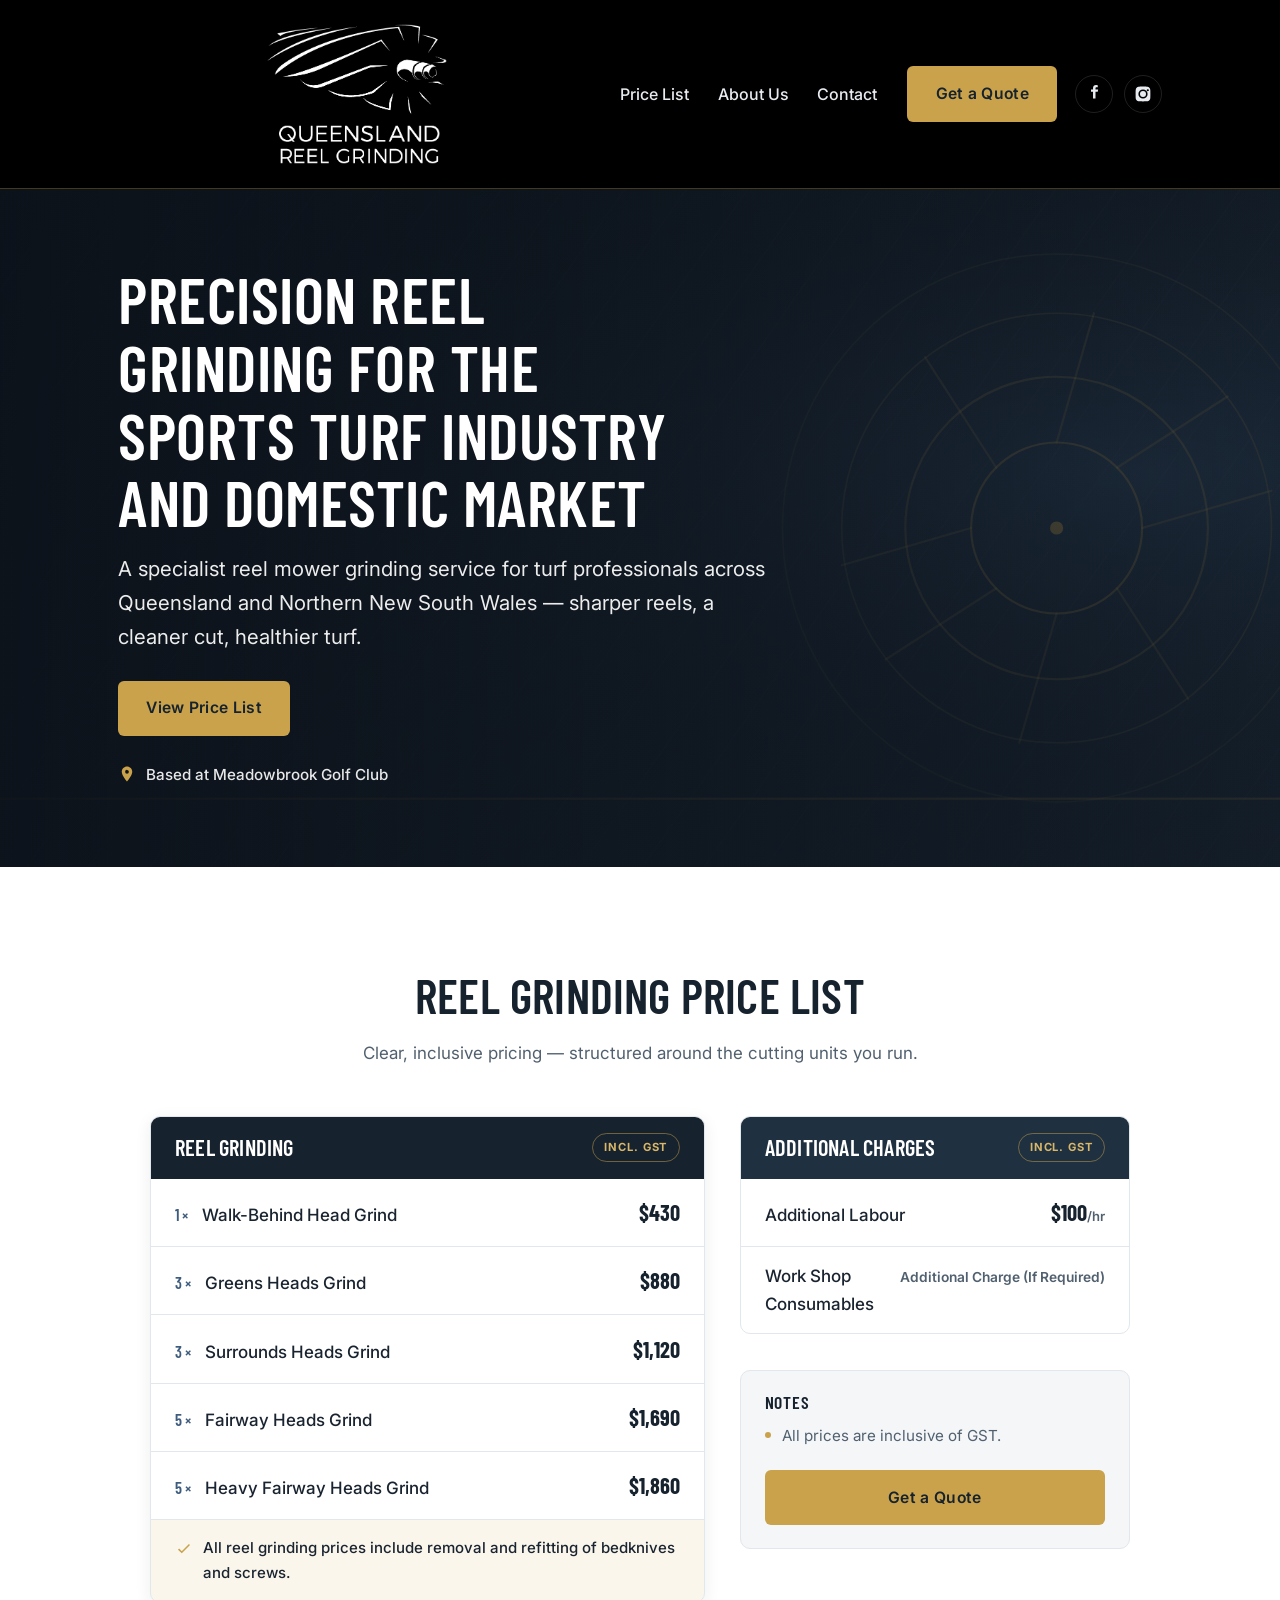
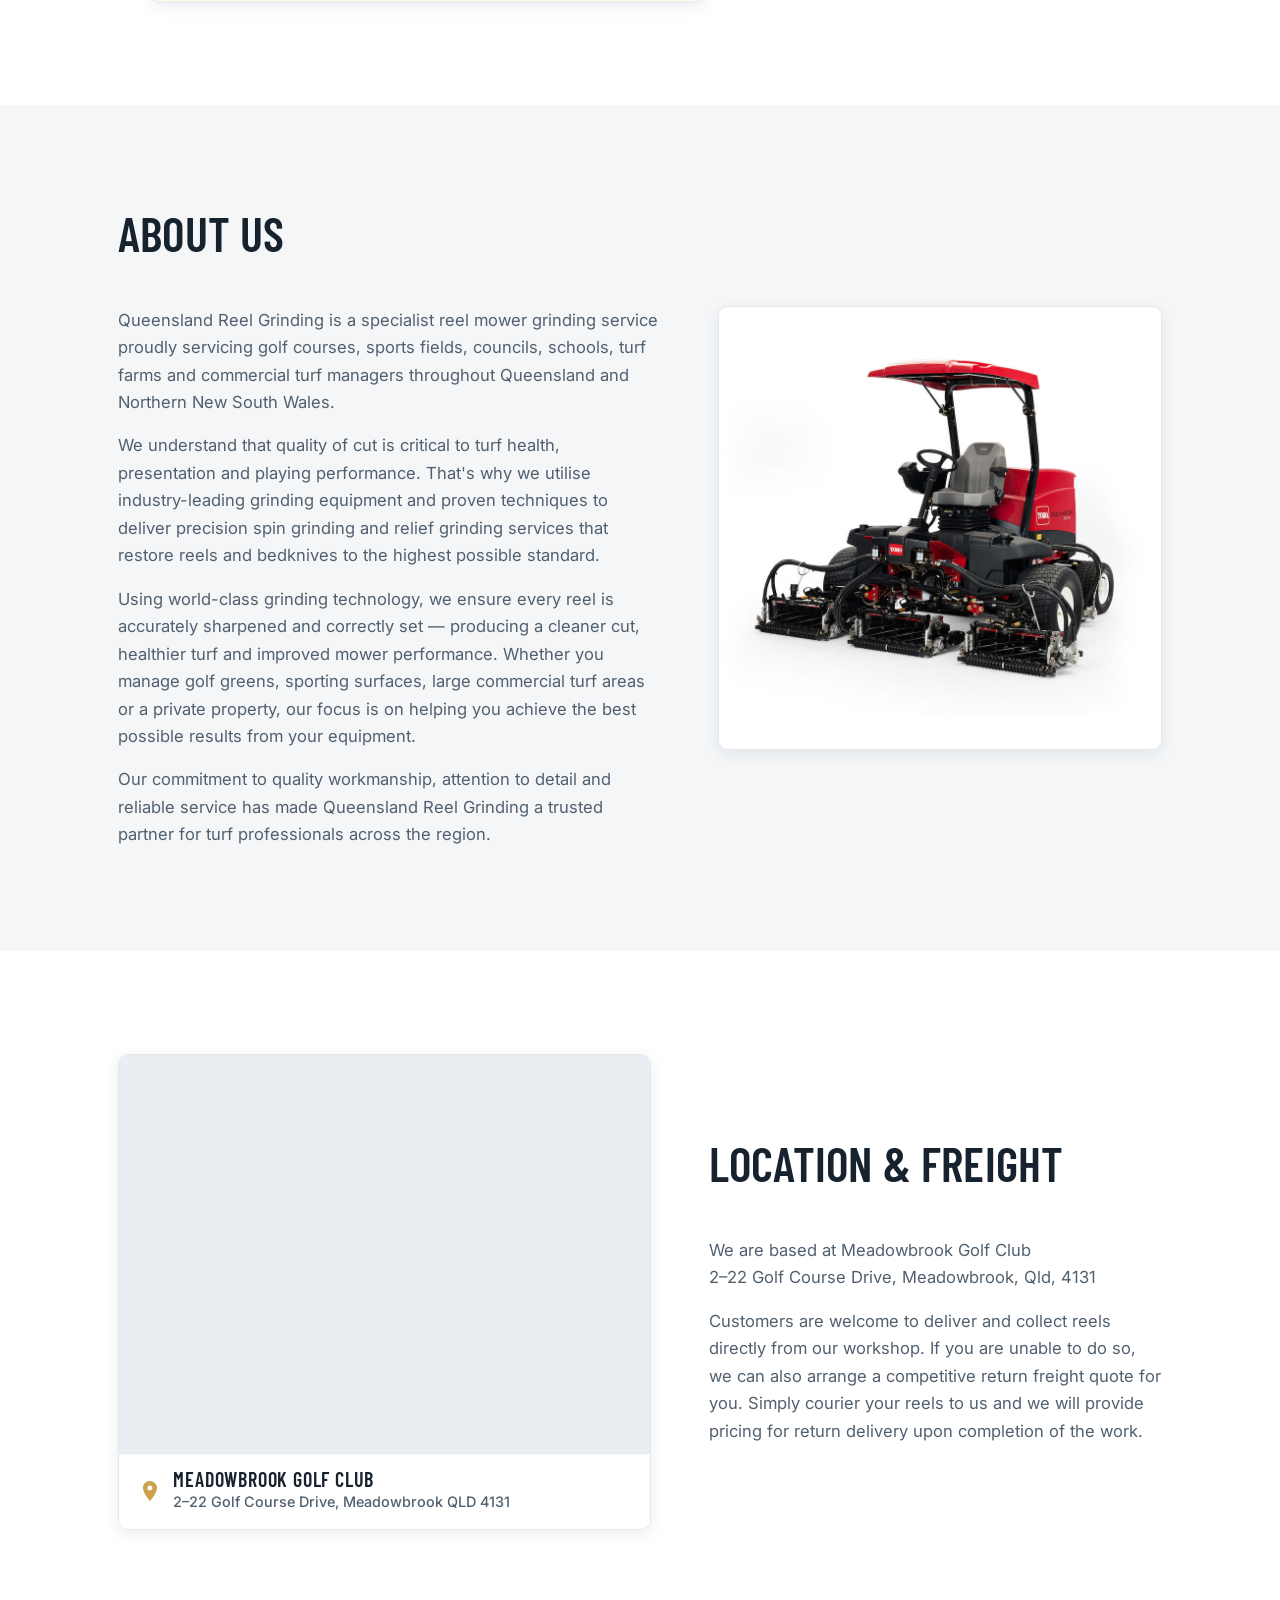
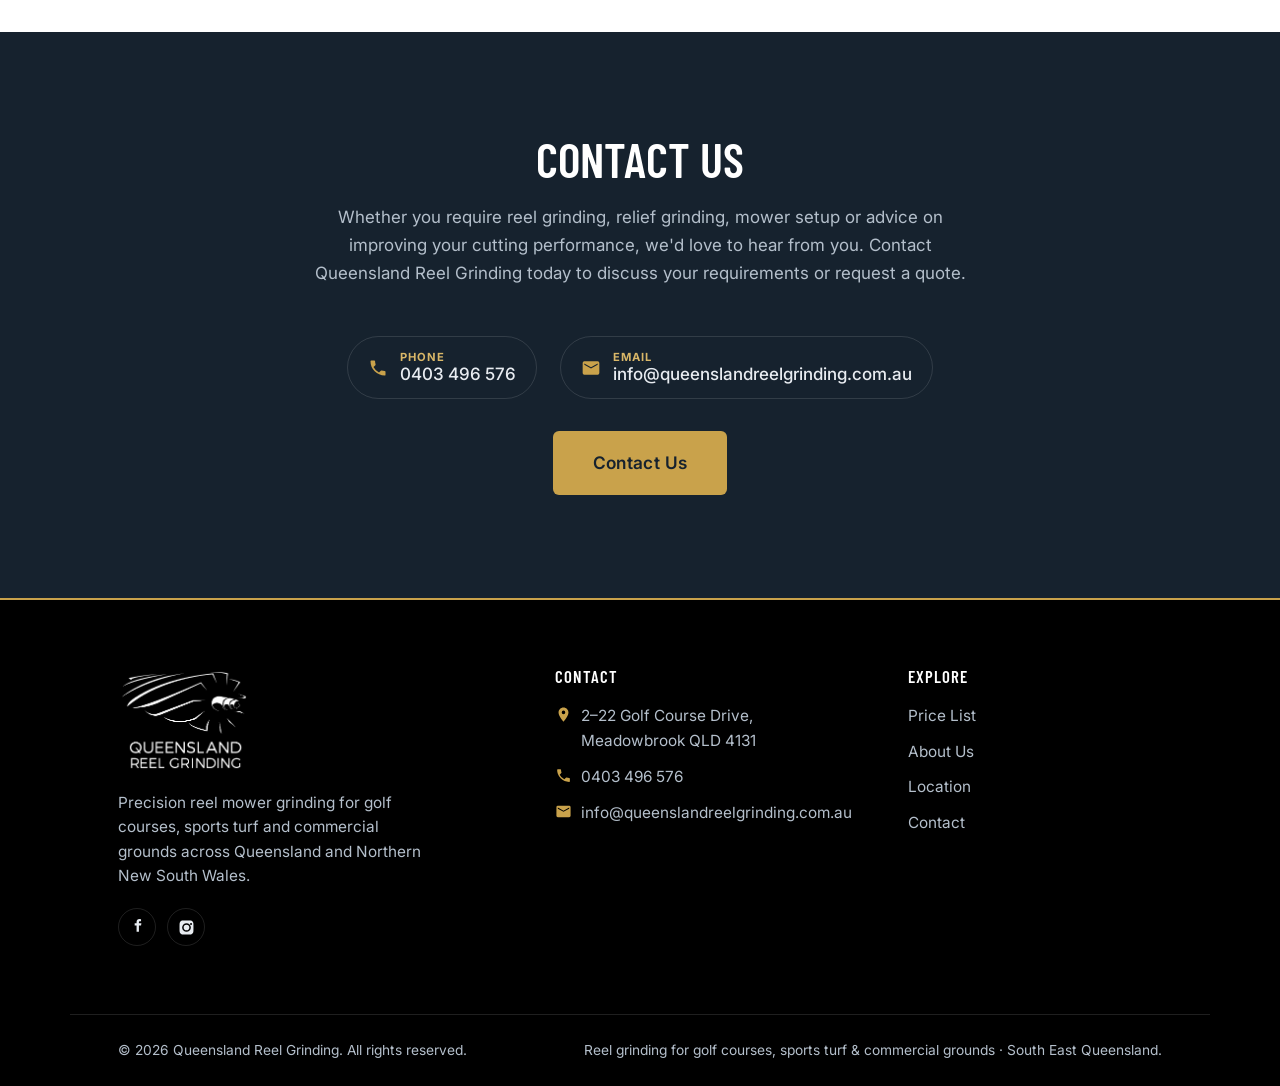
==== index.html @ 243b6e31 "Initial commit: Queensland Reel Grinding landing site Static single-page site for GitHub Pages hosti" ====
<!DOCTYPE html>
<html lang="en-AU">
<head>
  <meta charset="UTF-8">
  <meta name="viewport" content="width=device-width, initial-scale=1.0">
  <script>document.documentElement.className += ' js';</script>

  <title>Queensland Reel Grinding | Precision Reel Grinding for Golf Courses &amp; Turf</title>
  <meta name="description" content="Specialist reel mower grinding for golf courses, sports fields, councils and turf managers across Queensland and Northern NSW. Based at Meadowbrook. See our full price list and get a quote.">
  <meta name="author" content="Queensland Reel Grinding">
  <meta name="theme-color" content="#000000">

  <meta property="og:type" content="website">
  <meta property="og:title" content="Queensland Reel Grinding | Precision Reel Grinding for Golf Courses &amp; Turf">
  <meta property="og:description" content="Specialist reel mower grinding for golf courses, sports turf and commercial grounds across Queensland and Northern NSW. Based at Meadowbrook.">
  <meta property="og:site_name" content="Queensland Reel Grinding">
  <meta property="og:locale" content="en_AU">
  <meta property="og:image" content="assets/images/banner.svg">

  <link rel="icon" type="image/svg+xml"
    href="data:image/svg+xml,%3Csvg xmlns='http://www.w3.org/2000/svg' viewBox='0 0 32 32'%3E%3Crect width='32' height='32' rx='6' fill='%23000'/%3E%3Ccircle cx='16' cy='16' r='8' fill='none' stroke='%23C9A24B' stroke-width='2.5'/%3E%3Ccircle cx='16' cy='16' r='2.4' fill='%23C9A24B'/%3E%3C/svg%3E">

  <link rel="preconnect" href="https://fonts.googleapis.com">
  <link rel="preconnect" href="https://fonts.gstatic.com" crossorigin>
  <link href="https://fonts.googleapis.com/css2?family=Barlow+Condensed:wght@500;600;700&family=Inter:wght@400;500;600;700&display=swap" rel="stylesheet">

  <link rel="stylesheet" href="assets/css/style.css">
</head>
<body>

  <!-- ============================== HEADER ============================== -->
  <header class="site-header">
    <div class="header-inner">

      <a href="#top" class="brand" aria-label="Queensland Reel Grinding — home">
        <img src="assets/images/logo-trim.png" alt="Queensland Reel Grinding" class="brand__logo">
      </a>

      <nav class="main-nav" id="mainNav" aria-label="Primary">
        <ul class="nav-links">
          <li><a href="#pricing">Price List</a></li>
          <li><a href="#about">About Us</a></li>
          <li><a href="#contact">Contact</a></li>
        </ul>
        <div class="nav-actions">
          <a href="mailto:info@queenslandreelgrinding.com.au?subject=Quote%20Request" class="btn btn--gold">Get a Quote</a>
          <div class="social-links">
            <a href="https://www.facebook.com/" aria-label="Queensland Reel Grinding on Facebook" rel="noopener" target="_blank">
              <svg viewBox="0 0 24 24" aria-hidden="true"><path d="M14 9h3l.5-3H14V4.5c0-.86.28-1.5 1.6-1.5H17V.3A22 22 0 0 0 14.7 0C12.3 0 10.7 1.43 10.7 4.06V6H8v3h2.7v9H14V9z"/></svg>
            </a>
            <a href="https://www.instagram.com/" aria-label="Queensland Reel Grinding on Instagram" rel="noopener" target="_blank">
              <svg viewBox="0 0 24 24" aria-hidden="true"><path d="M12 2.16c3.2 0 3.58.01 4.85.07 1.17.05 1.8.25 2.23.41.56.22.96.48 1.38.9.42.42.68.82.9 1.38.16.42.36 1.06.41 2.23.06 1.27.07 1.65.07 4.85s-.01 3.58-.07 4.85c-.05 1.17-.25 1.8-.41 2.23-.22.56-.48.96-.9 1.38-.42.42-.82.68-1.38.9-.42.16-1.06.36-2.23.41-1.27.06-1.65.07-4.85.07s-3.58-.01-4.85-.07c-1.17-.05-1.8-.25-2.23-.41a3.7 3.7 0 0 1-1.38-.9 3.7 3.7 0 0 1-.9-1.38c-.16-.42-.36-1.06-.41-2.23C2.17 15.58 2.16 15.2 2.16 12s.01-3.58.07-4.85c.05-1.17.25-1.8.41-2.23.22-.56.48-.96.9-1.38.42-.42.82-.68 1.38-.9.42-.16 1.06-.36 2.23-.41C8.42 2.17 8.8 2.16 12 2.16zM12 5.84A6.16 6.16 0 1 0 18.16 12 6.16 6.16 0 0 0 12 5.84zm0 10.16A4 4 0 1 1 16 12a4 4 0 0 1-4 4zm6.41-10.4a1.44 1.44 0 1 0 1.44 1.44 1.44 1.44 0 0 0-1.44-1.44z"/></svg>
            </a>
          </div>
        </div>
      </nav>

      <button class="nav-toggle" id="navToggle" aria-label="Open menu" aria-controls="mainNav" aria-expanded="false">
        <span></span><span></span><span></span>
      </button>
    </div>
  </header>

  <main id="top">

    <!-- ============================== BANNER ============================== -->
    <section class="banner" id="home">
      <div class="banner__media">
        <img src="assets/images/banner.svg" alt="">
      </div>
      <div class="banner__overlay"></div>
      <div class="banner__inner container">
        <div class="banner__content">
          <h1>Precision Reel Grinding for the Sports Turf Industry and Domestic Market</h1>
          <p class="banner__lead">A specialist reel mower grinding service for turf professionals across Queensland and Northern New South Wales — sharper reels, a cleaner cut, healthier turf.</p>
          <div class="banner__cta">
            <a href="#pricing" class="btn btn--gold">View Price List</a>
          </div>
          <a class="banner__note" href="#location">
            <svg viewBox="0 0 24 24" aria-hidden="true"><path d="M12 2C8.13 2 5 5.13 5 9c0 5.25 7 13 7 13s7-7.75 7-13c0-3.87-3.13-7-7-7zm0 9.5A2.5 2.5 0 1 1 12 6.5a2.5 2.5 0 0 1 0 5z"/></svg>
            Based at Meadowbrook Golf Club
          </a>
        </div>
      </div>
    </section>

    <!-- ============================== PRICE LIST ============================== -->
    <section class="section pricing" id="pricing" aria-labelledby="pricing-title">
      <div class="container">
        <header class="block-head">
          <h2 id="pricing-title">Reel Grinding Price List</h2>
          <p>Clear, inclusive pricing — structured around the cutting units you run.</p>
        </header>

        <div class="price-layout">

          <div class="price-table">
            <div class="price-table__head">
              <h3>Reel Grinding</h3>
              <span class="badge">Incl. GST</span>
            </div>
            <ul class="price-lines">
              <li><span class="qty">1 ×</span><span class="label">Walk-Behind Head Grind</span><span class="price">$430</span></li>
              <li><span class="qty">3 ×</span><span class="label">Greens Heads Grind</span><span class="price">$880</span></li>
              <li><span class="qty">3 ×</span><span class="label">Surrounds Heads Grind</span><span class="price">$1,120</span></li>
              <li><span class="qty">5 ×</span><span class="label">Fairway Heads Grind</span><span class="price">$1,690</span></li>
              <li><span class="qty">5 ×</span><span class="label">Heavy Fairway Heads Grind</span><span class="price">$1,860</span></li>
            </ul>
            <p class="price-incl">
              <svg viewBox="0 0 24 24" aria-hidden="true"><path d="M9 16.2l-3.5-3.5L4 14.2 9 19l11-11-1.4-1.4z"/></svg>
              All reel grinding prices include removal and refitting of bedknives and screws.
            </p>
          </div>

          <aside class="price-aside">
            <div class="price-table price-table--sub">
              <div class="price-table__head price-table__head--sub">
                <h3>Additional Charges</h3>
                <span class="badge">Incl. GST</span>
              </div>
              <ul class="price-lines">
                <li><span class="label">Additional Labour</span><span class="price">$100<span class="unit">/hr</span></span></li>
                <li><span class="label">Work Shop Consumables</span><span class="price price--text">Additional Charge (If Required)</span></li>
              </ul>
            </div>

            <div class="price-notes">
              <h4>Notes</h4>
              <ul>
                <li>All prices are inclusive of GST.</li>
              </ul>
              <a href="mailto:info@queenslandreelgrinding.com.au?subject=Quote%20Request" class="btn btn--gold btn--block">Get a Quote</a>
            </div>
          </aside>

        </div>
      </div>
    </section>

    <!-- ============================== ABOUT ============================== -->
    <section class="section section--surface about" id="about" aria-labelledby="about-title">
      <div class="container about__grid">
        <div class="about__copy">
          <header class="block-head block-head--left">
            <h2 id="about-title">About Us</h2>
          </header>
          <p>Queensland Reel Grinding is a specialist reel mower grinding service proudly servicing golf courses, sports fields, councils, schools, turf farms and commercial turf managers throughout Queensland and Northern New South Wales.</p>
          <p>We understand that quality of cut is critical to turf health, presentation and playing performance. That's why we utilise industry-leading grinding equipment and proven techniques to deliver precision spin grinding and relief grinding services that restore reels and bedknives to the highest possible standard.</p>
          <p>Using world-class grinding technology, we ensure every reel is accurately sharpened and correctly set — producing a cleaner cut, healthier turf and improved mower performance. Whether you manage golf greens, sporting surfaces, large commercial turf areas or a private property, our focus is on helping you achieve the best possible results from your equipment.</p>
          <p>Our commitment to quality workmanship, attention to detail and reliable service has made Queensland Reel Grinding a trusted partner for turf professionals across the region.</p>
        </div>
        <figure class="machine-card about__machine">
          <img src="assets/images/toro-5500.jpg" alt="Toro Reelmaster 5500 fairway mower with five cutting units">
        </figure>
      </div>
    </section>

    <!-- ============================== LOCATION & FREIGHT ============================== -->
    <section class="section service" id="location" aria-labelledby="location-title">
      <div class="container service__grid">
        <figure class="service__map">
          <div class="map-frame">
            <iframe src="https://www.google.com/maps/embed?pb=!1m18!1m12!1m3!1d3533.9186855009452!2d153.1502002!3d-27.6579874!2m3!1f0!2f0!3f0!3m2!1i1024!2i768!4f13.1!3m3!1m2!1s0x6b9143d491ff53b1%3A0xf02a35bd720a560!2sMeadowbrook%20Golf%20Club!5e0!3m2!1sen!2sau!4v1781587761840!5m2!1sen!2sau"
              title="Map of Meadowbrook Golf Club, 2–22 Golf Course Drive, Meadowbrook QLD 4131"
              allowfullscreen loading="lazy" referrerpolicy="no-referrer-when-downgrade"></iframe>
          </div>
          <figcaption class="map-label">
            <svg viewBox="0 0 24 24" aria-hidden="true"><path d="M12 2C8.13 2 5 5.13 5 9c0 5.25 7 13 7 13s7-7.75 7-13c0-3.87-3.13-7-7-7zm0 9.5A2.5 2.5 0 1 1 12 6.5a2.5 2.5 0 0 1 0 5z"/></svg>
            <span><strong>Meadowbrook Golf Club</strong><span class="map-label__addr">2&ndash;22 Golf Course Drive, Meadowbrook QLD 4131</span></span>
          </figcaption>
        </figure>
        <div class="service__copy">
          <header class="block-head block-head--left">
            <h2 id="location-title">Location &amp; Freight</h2>
          </header>
          <p>We are based at Meadowbrook Golf Club<br>2&ndash;22 Golf Course Drive, Meadowbrook, Qld, 4131</p>
          <p>Customers are welcome to deliver and collect reels directly from our workshop. If you are unable to do so, we can also arrange a competitive return freight quote for you. Simply courier your reels to us and we will provide pricing for return delivery upon completion of the work.</p>
        </div>
      </div>
    </section>

    <!-- ============================== CONTACT ============================== -->
    <section class="section section--ink contact" id="contact" aria-labelledby="contact-title">
      <div class="container contact__inner">
        <header class="block-head">
          <h2 id="contact-title">Contact Us</h2>
          <p>Whether you require reel grinding, relief grinding, mower setup or advice on improving your cutting performance, we'd love to hear from you. Contact Queensland Reel Grinding today to discuss your requirements or request a quote.</p>
        </header>
        <div class="contact__details">
          <a class="contact__item" href="tel:0403496576">
            <svg viewBox="0 0 24 24" aria-hidden="true"><path d="M6.6 10.8a15 15 0 0 0 6.6 6.6l2.2-2.2a1 1 0 0 1 1-.25 11.4 11.4 0 0 0 3.6.6 1 1 0 0 1 1 1V20a1 1 0 0 1-1 1A17 17 0 0 1 3 4a1 1 0 0 1 1-1h3.5a1 1 0 0 1 1 1 11.4 11.4 0 0 0 .6 3.6 1 1 0 0 1-.25 1z"/></svg>
            <span><span class="contact__label">Phone</span>0403 496 576</span>
          </a>
          <a class="contact__item" href="mailto:info@queenslandreelgrinding.com.au?subject=Enquiry">
            <svg viewBox="0 0 24 24" aria-hidden="true"><path d="M4 4h16a2 2 0 0 1 2 2v12a2 2 0 0 1-2 2H4a2 2 0 0 1-2-2V6a2 2 0 0 1 2-2zm8 7L4 6.5V8l8 4.5L20 8V6.5z"/></svg>
            <span><span class="contact__label">Email</span>info@queenslandreelgrinding.com.au</span>
          </a>
        </div>
        <a href="mailto:info@queenslandreelgrinding.com.au?subject=Enquiry" class="btn btn--gold btn--lg">Contact Us</a>
      </div>
    </section>

  </main>

  <!-- ============================== FOOTER ============================== -->
  <footer class="site-footer">
    <div class="container footer-top">
      <div class="footer-brand">
        <span class="footer-brand__logo">
          <img src="assets/images/logo-trim.png" alt="Queensland Reel Grinding">
        </span>
        <p>Precision reel mower grinding for golf courses, sports turf and commercial grounds across Queensland and Northern New South Wales.</p>
        <div class="footer-social">
          <a href="https://www.facebook.com/" aria-label="Queensland Reel Grinding on Facebook" rel="noopener" target="_blank">
            <svg viewBox="0 0 24 24" aria-hidden="true"><path d="M14 9h3l.5-3H14V4.5c0-.86.28-1.5 1.6-1.5H17V.3A22 22 0 0 0 14.7 0C12.3 0 10.7 1.43 10.7 4.06V6H8v3h2.7v9H14V9z"/></svg>
          </a>
          <a href="https://www.instagram.com/" aria-label="Queensland Reel Grinding on Instagram" rel="noopener" target="_blank">
            <svg viewBox="0 0 24 24" aria-hidden="true"><path d="M12 2.16c3.2 0 3.58.01 4.85.07 1.17.05 1.8.25 2.23.41.56.22.96.48 1.38.9.42.42.68.82.9 1.38.16.42.36 1.06.41 2.23.06 1.27.07 1.65.07 4.85s-.01 3.58-.07 4.85c-.05 1.17-.25 1.8-.41 2.23-.22.56-.48.96-.9 1.38-.42.42-.82.68-1.38.9-.42.16-1.06.36-2.23.41-1.27.06-1.65.07-4.85.07s-3.58-.01-4.85-.07c-1.17-.05-1.8-.25-2.23-.41a3.7 3.7 0 0 1-1.38-.9 3.7 3.7 0 0 1-.9-1.38c-.16-.42-.36-1.06-.41-2.23C2.17 15.58 2.16 15.2 2.16 12s.01-3.58.07-4.85c.05-1.17.25-1.8.41-2.23.22-.56.48-.96.9-1.38.42-.42.82-.68 1.38-.9.42-.16 1.06-.36 2.23-.41C8.42 2.17 8.8 2.16 12 2.16zM12 5.84A6.16 6.16 0 1 0 18.16 12 6.16 6.16 0 0 0 12 5.84zm0 10.16A4 4 0 1 1 16 12a4 4 0 0 1-4 4zm6.41-10.4a1.44 1.44 0 1 0 1.44 1.44 1.44 1.44 0 0 0-1.44-1.44z"/></svg>
          </a>
        </div>
      </div>

      <div class="footer-col footer-contact">
        <h4>Contact</h4>
        <ul>
          <li>
            <svg viewBox="0 0 24 24" aria-hidden="true"><path d="M12 2C8.13 2 5 5.13 5 9c0 5.25 7 13 7 13s7-7.75 7-13c0-3.87-3.13-7-7-7zm0 9.5A2.5 2.5 0 1 1 12 6.5a2.5 2.5 0 0 1 0 5z"/></svg>
            <span>2&ndash;22 Golf Course Drive,<br>Meadowbrook QLD 4131</span>
          </li>
          <li>
            <svg viewBox="0 0 24 24" aria-hidden="true"><path d="M6.6 10.8a15 15 0 0 0 6.6 6.6l2.2-2.2a1 1 0 0 1 1-.25 11.4 11.4 0 0 0 3.6.6 1 1 0 0 1 1 1V20a1 1 0 0 1-1 1A17 17 0 0 1 3 4a1 1 0 0 1 1-1h3.5a1 1 0 0 1 1 1 11.4 11.4 0 0 0 .6 3.6 1 1 0 0 1-.25 1z"/></svg>
            <a href="tel:0403496576">0403 496 576</a>
          </li>
          <li>
            <svg viewBox="0 0 24 24" aria-hidden="true"><path d="M4 4h16a2 2 0 0 1 2 2v12a2 2 0 0 1-2 2H4a2 2 0 0 1-2-2V6a2 2 0 0 1 2-2zm8 7L4 6.5V8l8 4.5L20 8V6.5z"/></svg>
            <a href="mailto:info@queenslandreelgrinding.com.au">info@queenslandreelgrinding.com.au</a>
          </li>
        </ul>
      </div>

      <div class="footer-col">
        <h4>Explore</h4>
        <ul>
          <li><a href="#pricing">Price List</a></li>
          <li><a href="#about">About Us</a></li>
          <li><a href="#location">Location</a></li>
          <li><a href="#contact">Contact</a></li>
        </ul>
      </div>
    </div>

    <div class="container footer-bottom">
      <span>&copy; <span id="year">2026</span> Queensland Reel Grinding. All rights reserved.</span>
      <span>Reel grinding for golf courses, sports turf &amp; commercial grounds &middot; South East Queensland.</span>
    </div>
  </footer>

  <!-- ============================== SCRIPT ============================== -->
  <script>
    (function () {
      var toggle = document.getElementById('navToggle');
      var nav = document.getElementById('mainNav');

      function closeNav() {
        nav.classList.remove('open');
        toggle.setAttribute('aria-expanded', 'false');
        toggle.setAttribute('aria-label', 'Open menu');
      }
      toggle.addEventListener('click', function () {
        var isOpen = nav.classList.toggle('open');
        toggle.setAttribute('aria-expanded', isOpen ? 'true' : 'false');
        toggle.setAttribute('aria-label', isOpen ? 'Close menu' : 'Open menu');
      });
      nav.querySelectorAll('a').forEach(function (link) {
        link.addEventListener('click', closeNav);
      });
      window.addEventListener('resize', function () {
        if (window.innerWidth > 980) closeNav();
      });

      var yearEl = document.getElementById('year');
      if (yearEl) yearEl.textContent = new Date().getFullYear();

      var revealEls = document.querySelectorAll('.reveal, .reveal-group');
      if ('IntersectionObserver' in window && revealEls.length) {
        var io = new IntersectionObserver(function (entries) {
          entries.forEach(function (entry) {
            if (entry.isIntersecting) {
              entry.target.classList.add('is-visible');
              io.unobserve(entry.target);
            }
          });
        }, { threshold: 0.15, rootMargin: '0px 0px -8% 0px' });
        revealEls.forEach(function (el) { io.observe(el); });
      } else {
        revealEls.forEach(function (el) { el.classList.add('is-visible'); });
      }

      var banner = document.querySelector('.banner');
      if (banner) {
        requestAnimationFrame(function () {
          requestAnimationFrame(function () { banner.classList.add('is-loaded'); });
        });
      }

      var header = document.querySelector('.site-header');
      function onScroll() {
        if (window.scrollY > 12) header.classList.add('scrolled');
        else header.classList.remove('scrolled');
      }
      window.addEventListener('scroll', onScroll, { passive: true });
      onScroll();
    })();
  </script>

</body>
</html>
---- assets/css/style.css ----
/* =================================================================
   Queensland Reel Grinding — Homepage Stylesheet
   Single-page build. Design system: steel · gold · maroon.
   Plain CSS, no frameworks. Breakpoints: 980px, 768px, 560px
   ================================================================= */

/* ---------- Design tokens ---------- */
:root {
  --ink:          #16222E;
  --ink-2:        #1F3040;
  --steel:        #3E5C7E;
  --steel-soft:   #5B7CA0;
  --maroon:       #6E1F2A;
  --maroon-deep:  #561620;
  --gold:         #C9A24B;
  --gold-bright:  #D9B768;

  --white:        #FFFFFF;
  --surface:      #F4F6F8;
  --surface-2:    #EAEEF2;
  --line:         #E1E7EC;
  --line-dark:    rgba(255,255,255,0.12);
  --silver:       #AEB7C0;

  --text:         #1A2430;
  --text-muted:   #51606F;   /* darkened for AA on light surfaces */
  --text-on-dark: #E8ECF1;
  --text-on-dark-muted: #B4BFCB;

  --font-display: 'Barlow Condensed', 'Arial Narrow', sans-serif;
  --font-body:    'Inter', -apple-system, BlinkMacSystemFont, 'Segoe UI', Roboto, Arial, sans-serif;

  --container:    1140px;
  --gutter:       clamp(20px, 5vw, 48px);
  --section-y:    clamp(56px, 8vw, 104px);
  --radius:       10px;
  --radius-sm:    6px;

  --ease-quart:   cubic-bezier(0.25, 1, 0.5, 1);
  --ease-quint:   cubic-bezier(0.22, 1, 0.36, 1);
  --ease-expo:    cubic-bezier(0.16, 1, 0.3, 1);

  --shadow-sm:    0 4px 16px rgba(22,34,46,0.08);
  --shadow-md:    0 14px 38px rgba(22,34,46,0.14);
  --shadow-gold:  0 8px 26px rgba(201,162,75,0.30);
  --header-h:     188px;
}

/* ---------- Reset / base ---------- */
*, *::before, *::after { box-sizing: border-box; }
html { scroll-behavior: smooth; scroll-padding-top: calc(var(--header-h) + 16px); }
body {
  margin: 0;
  font-family: var(--font-body);
  font-size: 17px;
  line-height: 1.65;
  color: var(--text);
  background: var(--white);
  -webkit-font-smoothing: antialiased;
  -moz-osx-font-smoothing: grayscale;
}
img { max-width: 100%; display: block; }
a { color: inherit; text-decoration: none; }
ul { margin: 0; padding: 0; list-style: none; }
h1, h2, h3, h4 {
  font-family: var(--font-display);
  font-weight: 600;
  line-height: 1.06;
  letter-spacing: 0.2px;
  margin: 0 0 0.4em;
  color: var(--ink);
  text-wrap: balance;
}
p { margin: 0 0 1rem; text-wrap: pretty; }

/* ---------- Layout helpers ---------- */
.container {
  width: 100%;
  max-width: var(--container);
  margin: 0 auto;
  padding-inline: var(--gutter);
}
.section { padding-block: var(--section-y); }
.section--surface { background: var(--surface); }
.section--ink { background: var(--ink); color: var(--text-on-dark); }
.section--ink h2 { color: var(--white); }

.block-head { max-width: 680px; margin: 0 auto clamp(28px, 4vw, 48px); text-align: center; }
.block-head h2 { font-size: clamp(1.9rem, 4.4vw, 3rem); text-transform: uppercase; }
.block-head p { color: var(--text-muted); font-size: 1.06rem; margin: 0.4rem 0 0; }
.section--ink .block-head p { color: var(--text-on-dark-muted); }
.block-head--left { margin-inline: 0; text-align: left; }

/* ---------- Buttons ---------- */
.btn {
  display: inline-flex;
  align-items: center;
  justify-content: center;
  gap: 0.55rem;
  padding: 0.85rem 1.7rem;
  font-family: var(--font-body);
  font-weight: 600;
  font-size: 0.98rem;
  letter-spacing: 0.02em;
  border: 1.5px solid transparent;
  border-radius: var(--radius-sm);
  cursor: pointer;
  transition: transform 0.16s ease, box-shadow 0.16s ease, background-color 0.16s ease, color 0.16s ease, border-color 0.16s ease;
  white-space: nowrap;
}
.btn:hover { transform: translateY(-2px); }
.btn:active { transform: translateY(0) scale(0.97); transition-duration: 0.06s; }
.btn--gold      { background: var(--gold); color: var(--ink); }
.btn--gold:hover{ background: var(--gold-bright); box-shadow: var(--shadow-gold); }
.btn--ghost-light { background: transparent; color: var(--white); border-color: rgba(255,255,255,0.5); }
.btn--ghost-light:hover { background: var(--white); color: var(--ink); border-color: var(--white); }
.btn--block { width: 100%; margin-top: 1.4rem; }
.btn--lg { padding: 1.05rem 2.4rem; font-size: 1.08rem; }

/* ===================================================================
   HEADER  — large logo centred between left edge and the nav
   =================================================================== */
.site-header {
  position: sticky;
  top: 0;
  z-index: 100;
  background: #000;
  border-bottom: 1px solid rgba(201,162,75,0.35);
  transition: box-shadow 0.25s var(--ease-quart);
}
.site-header.scrolled { box-shadow: 0 10px 30px rgba(0,0,0,0.35); }
.header-inner {
  display: flex;
  align-items: center;
  gap: 1.5rem;
  min-height: var(--header-h);
  max-width: var(--container);
  margin: 0 auto;
  padding-inline: var(--gutter);
  transition: min-height 0.25s var(--ease-quart);
}
.brand {
  flex: 1 1 auto;
  display: flex;
  justify-content: center;   /* centre logo between left edge and nav */
  align-items: center;
  min-width: 0;
}
.brand__logo {
  height: 150px;
  width: auto;
  transition: height 0.25s var(--ease-quart), transform 0.18s ease;
}
.brand:hover .brand__logo { transform: scale(1.03); }
/* Header stays a constant size on scroll (only a shadow appears) — resizing a
   sticky header on scroll causes layout jitter near the top of the page. */

.main-nav { flex: 0 0 auto; display: flex; align-items: center; gap: clamp(1rem, 2.4vw, 2.2rem); }
.nav-links { display: flex; align-items: center; gap: clamp(1rem, 2.2vw, 1.9rem); }
.nav-links a {
  font-weight: 500;
  font-size: 1rem;
  color: var(--text-on-dark);
  padding: 0.4rem 0;
  position: relative;
  transition: color 0.16s ease;
}
.nav-links a::after {
  content: "";
  position: absolute;
  left: 0; bottom: -2px;
  width: 0; height: 2px;
  background: var(--gold);
  transition: width 0.2s ease;
}
.nav-links a:hover { color: var(--white); }
.nav-links a:hover::after { width: 100%; }

.nav-actions { display: flex; align-items: center; gap: 1.1rem; }
.social-links { display: flex; align-items: center; gap: 0.7rem; }
.social-links a {
  display: inline-flex; align-items: center; justify-content: center;
  width: 38px; height: 38px;
  border-radius: 50%;
  border: 1px solid var(--line-dark);
  color: var(--text-on-dark);
  transition: background-color 0.16s ease, color 0.16s ease, border-color 0.16s ease, transform 0.16s ease;
}
.social-links a:hover { background: var(--gold); color: var(--ink); border-color: var(--gold); transform: translateY(-2px); }
.social-links svg { width: 18px; height: 18px; fill: currentColor; }

.nav-toggle {
  display: none;
  flex-direction: column;
  justify-content: center;
  gap: 5px;
  width: 46px; height: 46px;
  padding: 0;
  background: transparent;
  border: 1px solid var(--line-dark);
  border-radius: var(--radius-sm);
  cursor: pointer;
}
.nav-toggle span { display: block; width: 22px; height: 2px; margin: 0 auto; background: var(--white); transition: transform 0.25s ease, opacity 0.2s ease; }
.nav-toggle[aria-expanded="true"] span:nth-child(1) { transform: translateY(7px) rotate(45deg); }
.nav-toggle[aria-expanded="true"] span:nth-child(2) { opacity: 0; }
.nav-toggle[aria-expanded="true"] span:nth-child(3) { transform: translateY(-7px) rotate(-45deg); }

/* ===================================================================
   BANNER
   =================================================================== */
.banner {
  position: relative;
  min-height: clamp(420px, 64vh, 620px);
  display: flex;
  align-items: center;
  color: var(--white);
  overflow: hidden;
  background: var(--ink);
}
.banner__media { position: absolute; inset: 0; z-index: 0; }
.banner__media img { width: 100%; height: 100%; object-fit: cover; object-position: center; }
.banner__overlay {
  position: absolute; inset: 0; z-index: 1;
  background:
    linear-gradient(90deg, rgba(12,18,26,0.85) 0%, rgba(12,18,26,0.45) 55%, rgba(12,18,26,0.15) 100%),
    linear-gradient(180deg, rgba(12,18,26,0.30) 0%, rgba(12,18,26,0.55) 100%);
}
.banner__inner { position: relative; z-index: 2; padding-block: clamp(40px, 7vw, 76px); }
.banner__content { max-width: 660px; }
.banner h1 {
  color: var(--white);
  font-size: clamp(2.2rem, 5.4vw, 4rem);
  text-transform: uppercase;
  letter-spacing: 0.5px;
  margin-bottom: 1rem;
}
.banner h1 .accent { color: var(--gold); }
.banner__lead {
  font-size: clamp(1.05rem, 2vw, 1.28rem);
  color: rgba(255,255,255,0.92);
  max-width: 60ch;
  margin-bottom: 1.7rem;
}
.banner__cta { margin-bottom: 1.6rem; }
.banner__note {
  display: inline-flex; align-items: center; gap: 0.6rem;
  font-size: 0.95rem; font-weight: 500; margin: 0;
  color: rgba(255,255,255,0.9);
}
.banner__note svg { width: 18px; height: 18px; fill: var(--gold); flex-shrink: 0; }
a.banner__note { transition: color 0.16s ease; }
a.banner__note:hover { color: #fff; text-decoration: underline; text-underline-offset: 3px; }

/* ===================================================================
   PRICE LIST
   =================================================================== */
.price-layout {
  display: grid;
  grid-template-columns: 1.35fr 0.95fr;
  gap: clamp(1.4rem, 3vw, 2.2rem);
  align-items: start;
  max-width: 980px;
  margin: 0 auto;
}
.price-table {
  background: var(--white);
  border: 1px solid var(--line);
  border-radius: var(--radius);
  box-shadow: var(--shadow-sm);
  overflow: hidden;
}
.price-table__head {
  background: var(--ink);
  color: var(--white);
  padding: 1.05rem 1.5rem;
  display: flex; align-items: center; justify-content: space-between;
}
.price-table__head h3 { color: var(--white); margin: 0; font-size: 1.4rem; text-transform: uppercase; }
.price-table__head--sub { background: var(--ink-2); }
.badge {
  font-size: 0.7rem; font-weight: 700; letter-spacing: 0.08em; text-transform: uppercase;
  color: var(--gold-bright);
  border: 1px solid rgba(201,162,75,0.5);
  border-radius: 100px;
  padding: 0.25rem 0.7rem;
}
.price-lines li {
  display: grid;
  grid-template-columns: auto 1fr auto;
  align-items: baseline;
  gap: 0.4rem 0.9rem;
  padding: 0.95rem 1.5rem;
  border-bottom: 1px solid var(--line);
}
.price-lines li:last-child { border-bottom: 0; }
.price-lines .qty {
  font-family: var(--font-display);
  font-weight: 600; font-size: 1.02rem;
  color: var(--steel);
}
.price-lines .label { font-weight: 500; }
.price-lines .price {
  font-family: var(--font-display);
  font-weight: 700; font-size: 1.4rem;
  color: var(--ink);
  white-space: nowrap;
}
.price-lines .price .unit {
  font-family: var(--font-body);
  font-size: 0.82rem; font-weight: 600; color: var(--text-muted);
}
.price-lines .price--text {
  font-family: var(--font-body);
  font-size: 0.86rem; font-weight: 600; letter-spacing: 0;
  color: var(--text-muted); text-align: right;
}
.price-incl {
  display: flex; align-items: flex-start; gap: 0.6rem;
  margin: 0;
  padding: 1rem 1.5rem;
  background: rgba(201,162,75,0.10);
  border-top: 1px solid var(--line);
  font-size: 0.94rem; font-weight: 500; color: var(--text);
}
.price-incl svg { width: 18px; height: 18px; fill: var(--gold); flex-shrink: 0; margin-top: 3px; }

.price-aside { display: grid; gap: clamp(1.4rem, 3vw, 2.2rem); }
.price-table--sub { box-shadow: none; }
.price-table--sub .price-lines li { grid-template-columns: 1fr auto; }
.price-notes {
  background: var(--surface);
  border: 1px solid var(--line);
  border-radius: var(--radius);
  padding: 1.4rem 1.5rem;
}
.price-notes h4 {
  font-size: 1.1rem; text-transform: uppercase; letter-spacing: 0.04em;
  margin-bottom: 0.7rem;
}
.price-notes ul { display: grid; gap: 0.55rem; }
.price-notes li {
  position: relative;
  padding-left: 1.1rem;
  font-size: 0.95rem; color: var(--text-muted);
}
.price-notes li::before {
  content: ""; position: absolute; left: 0; top: 0.62em;
  width: 6px; height: 6px; border-radius: 50%; background: var(--gold);
}

/* ===================================================================
   ABOUT
   =================================================================== */
.about__grid {
  display: grid;
  grid-template-columns: 1.1fr 0.9fr;
  gap: clamp(2rem, 5vw, 3.6rem);
  align-items: center;
}
.about__copy p { color: var(--text-muted); font-size: 1.04rem; }
.about__copy p:last-child { margin-bottom: 0; }
.about__machine { margin: 0; }
.machine-card {
  margin: 0;
  background: #fff;
  border: 1px solid var(--line);
  border-radius: var(--radius);
  box-shadow: var(--shadow-sm);
  overflow: hidden;
}
.machine-card img { width: 100%; height: auto; display: block; background: #fff; }
.machine-card figcaption {
  display: flex;
  align-items: center;
  gap: 0.55rem;
  padding: 0.75rem 1.1rem;
  border-top: 1px solid var(--line);
  font-family: var(--font-display);
  font-size: 1.05rem;
  letter-spacing: 0.04em;
  text-transform: uppercase;
  color: var(--ink);
}
.machine-card figcaption::before {
  content: "";
  width: 8px; height: 8px; border-radius: 50%;
  background: var(--gold);
  flex-shrink: 0;
}

/* ===================================================================
   SERVICE AREA
   =================================================================== */
.service__grid {
  display: grid;
  grid-template-columns: 1fr 0.85fr;
  gap: clamp(2rem, 5vw, 3.6rem);
  align-items: center;
}
.service__map {
  margin: 0;
  border-radius: var(--radius);
  overflow: hidden;
  border: 1px solid var(--line);
  box-shadow: var(--shadow-sm);
}
.service__map img { width: 100%; height: auto; }
.map-frame { position: relative; aspect-ratio: 4 / 3; background: var(--surface-2); }
.map-frame iframe { position: absolute; inset: 0; width: 100%; height: 100%; border: 0; display: block; }
.map-label {
  display: flex; align-items: center; gap: 0.7rem;
  padding: 0.9rem 1.2rem;
  background: #fff;
  border-top: 1px solid var(--line);
}
.map-label svg { width: 24px; height: 24px; fill: var(--gold); flex-shrink: 0; }
.map-label strong {
  display: block;
  font-family: var(--font-display);
  font-size: 1.25rem; font-weight: 600;
  letter-spacing: 0.04em; text-transform: uppercase;
  color: var(--ink); line-height: 1.1;
}
.map-label__addr { display: block; font-size: 0.9rem; color: var(--text-muted); font-weight: 500; }
.service__copy p { color: var(--text-muted); font-size: 1.04rem; max-width: 56ch; }
.service__copy p:last-child { margin-bottom: 0; }

/* ===================================================================
   CONTACT
   =================================================================== */
.contact__inner { max-width: 760px; margin: 0 auto; text-align: center; }
.contact__inner .block-head p { color: var(--text-on-dark-muted); }
.contact__details {
  display: flex; flex-wrap: wrap; justify-content: center;
  gap: 0.9rem 1.4rem;
  margin: 0.4rem 0 2rem;
}
.contact__item {
  display: inline-flex; align-items: center; gap: 0.7rem;
  padding: 0.8rem 1.3rem;
  border: 1px solid var(--line-dark);
  border-radius: 100px;
  color: var(--text-on-dark);
  font-weight: 500;
  transition: border-color 0.16s ease, background-color 0.16s ease, transform 0.16s ease;
}
.contact__item:hover { border-color: var(--gold); background: rgba(201,162,75,0.08); transform: translateY(-2px); }
.contact__item svg { width: 20px; height: 20px; fill: var(--gold); flex-shrink: 0; }
.contact__item span { display: flex; flex-direction: column; text-align: left; line-height: 1.25; }
.contact__label {
  font-size: 0.7rem; font-weight: 700; letter-spacing: 0.1em; text-transform: uppercase;
  color: var(--gold-bright);
}

/* ===================================================================
   FOOTER
   =================================================================== */
.site-footer { background: #000; color: var(--text-on-dark-muted); border-top: 2px solid var(--gold); }
.footer-top {
  display: grid;
  grid-template-columns: 1.5fr 1fr 1fr;
  gap: clamp(2rem, 5vw, 3.5rem);
  padding-block: clamp(44px, 6vw, 68px);
}
.footer-brand__logo { display: inline-flex; background: #000; margin-bottom: 1.2rem; }
.footer-brand__logo img { height: 104px; width: auto; }
.footer-brand p { font-size: 0.96rem; line-height: 1.6; max-width: 320px; }
.footer-col h4 { color: var(--white); font-size: 1.05rem; letter-spacing: 0.06em; text-transform: uppercase; margin-bottom: 1.1rem; }
.footer-col ul { display: grid; gap: 0.65rem; }
.footer-col a, .footer-col li { font-size: 0.96rem; color: var(--text-on-dark-muted); transition: color 0.16s ease; }
.footer-col a:hover { color: var(--gold-bright); }
.footer-contact li { display: flex; align-items: flex-start; gap: 0.6rem; }
.footer-contact svg { width: 17px; height: 17px; fill: var(--gold); flex-shrink: 0; margin-top: 3px; }
.footer-social { display: flex; gap: 0.7rem; margin-top: 1.2rem; }
.footer-social a {
  display: inline-flex; align-items: center; justify-content: center;
  width: 38px; height: 38px; border-radius: 50%;
  border: 1px solid var(--line-dark); color: var(--text-on-dark);
  transition: background-color 0.16s ease, color 0.16s ease, transform 0.16s ease;
}
.footer-social a:hover { background: var(--gold); color: var(--ink); transform: translateY(-2px); }
.footer-social svg { width: 17px; height: 17px; fill: currentColor; }
.footer-bottom {
  border-top: 1px solid var(--line-dark);
  padding-block: 1.5rem;
  display: flex; flex-wrap: wrap; gap: 0.6rem 1.5rem;
  align-items: center; justify-content: space-between;
  font-size: 0.86rem;
}

/* ===================================================================
   MOTION  — content visible by default; enhanced once JS adds .js
   =================================================================== */
.js .reveal { opacity: 0; transform: translateY(20px); transition: opacity 0.6s var(--ease-quint), transform 0.6s var(--ease-quint); }
.js .reveal.is-visible { opacity: 1; transform: none; }

.js .banner__content > * { opacity: 0; transform: translateY(22px); transition: opacity 0.8s var(--ease-expo), transform 0.8s var(--ease-expo); }
.js .banner h1            { transition-delay: 0.12s; }
.js .banner__lead         { transition-delay: 0.26s; }
.js .banner__cta          { transition-delay: 0.40s; }
.js .banner__note         { transition-delay: 0.52s; }
.js .banner.is-loaded .banner__content > * { opacity: 1; transform: none; }
.js .banner__media img { transform: scale(1.06); transition: transform 14s ease-out; }
.js .banner.is-loaded .banner__media img { transform: scale(1); }

@media (prefers-reduced-motion: reduce) {
  .js .reveal,
  .js .banner__content > *,
  .js .banner__media img {
    opacity: 1 !important; transform: none !important; transition: none !important;
  }
}

/* ===================================================================
   RESPONSIVE
   =================================================================== */
@media (max-width: 980px) {
  :root { --header-h: 112px; }
  .brand { flex: 0 0 auto; justify-content: flex-start; }
  .brand__logo, .site-header.scrolled .brand__logo { height: 84px; }
  .site-header.scrolled .header-inner { min-height: 112px; }
  .header-inner { justify-content: space-between; }

  .price-layout { grid-template-columns: 1fr; max-width: 620px; }
  .about__grid { grid-template-columns: 1fr; }
  .service__grid { grid-template-columns: 1fr; }
  .service__map { order: -1; max-width: 620px; margin-inline: auto; }
  .footer-top { grid-template-columns: 1fr 1fr; }
  .footer-brand { grid-column: 1 / -1; }

  .nav-toggle { display: flex; }
  .main-nav {
    position: absolute;
    top: var(--header-h);
    left: 0; right: 0;
    flex-direction: column;
    align-items: stretch;
    gap: 0;
    background: var(--ink);
    border-top: 1px solid var(--line-dark);
    border-bottom: 1px solid var(--line-dark);
    padding: 0.6rem var(--gutter) 1.4rem;
    max-height: 0; overflow: hidden; opacity: 0;
    transform: translateY(-8px); pointer-events: none;
    transition: max-height 0.3s ease, opacity 0.25s ease, transform 0.25s ease;
  }
  .main-nav.open { max-height: 420px; opacity: 1; transform: translateY(0); pointer-events: auto; }
  .nav-links { flex-direction: column; align-items: stretch; gap: 0; }
  .nav-links a { padding: 0.95rem 0; border-bottom: 1px solid var(--line-dark); font-size: 1.05rem; }
  .nav-links a::after { display: none; }
  .nav-actions { flex-direction: column; align-items: stretch; gap: 1rem; margin-top: 1.2rem; }
  .nav-actions .btn { width: 100%; }
  .social-links { justify-content: center; }
}

@media (max-width: 768px) {
  body { font-size: 16px; }
  .footer-bottom { justify-content: center; text-align: center; }
}

@media (max-width: 560px) {
  .footer-top { grid-template-columns: 1fr; }
  .banner__cta .btn { width: 100%; }
  .price-lines li { grid-template-columns: auto 1fr; }
  .price-lines .price { grid-column: 2; justify-self: end; }
  :root { --header-h: 94px; }
  .brand__logo, .site-header.scrolled .brand__logo { height: 66px; }
}

@media (prefers-reduced-motion: reduce) {
  html { scroll-behavior: auto; }
  *, *::before, *::after { transition: none !important; }
}
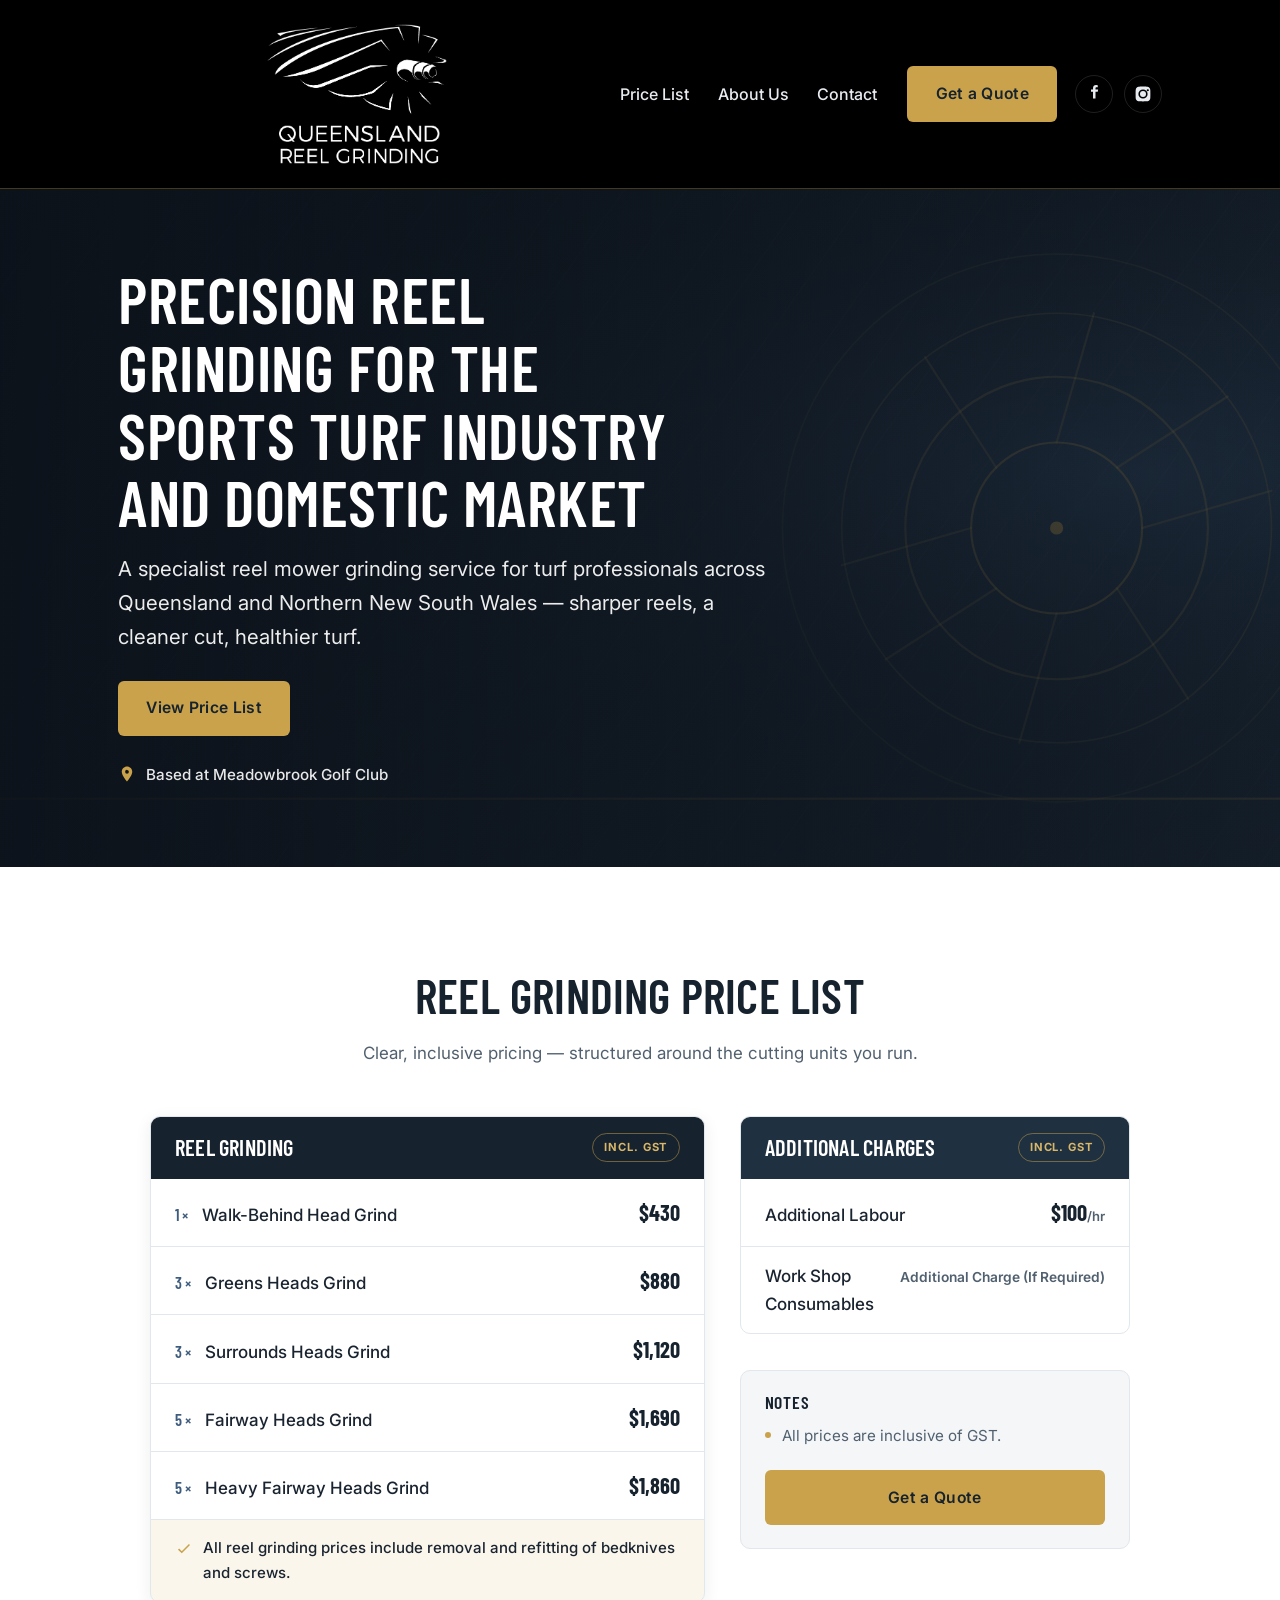
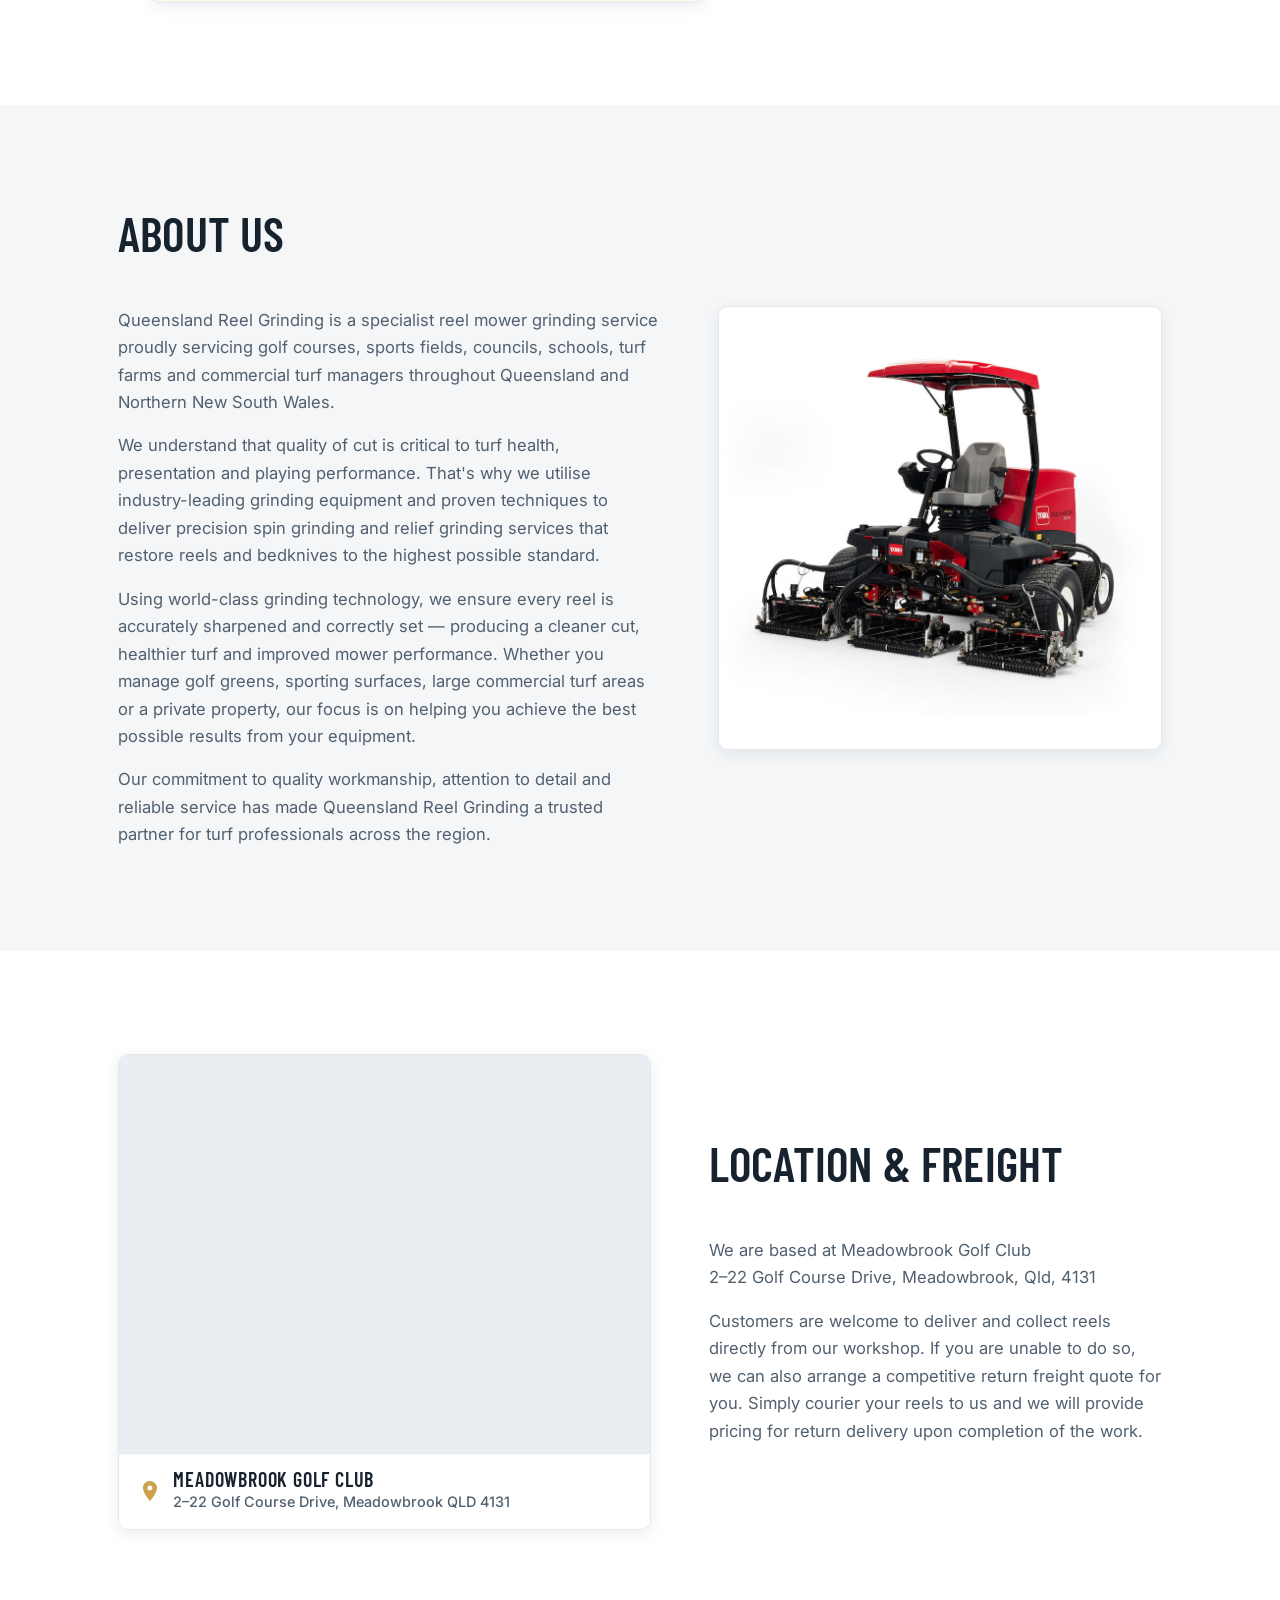
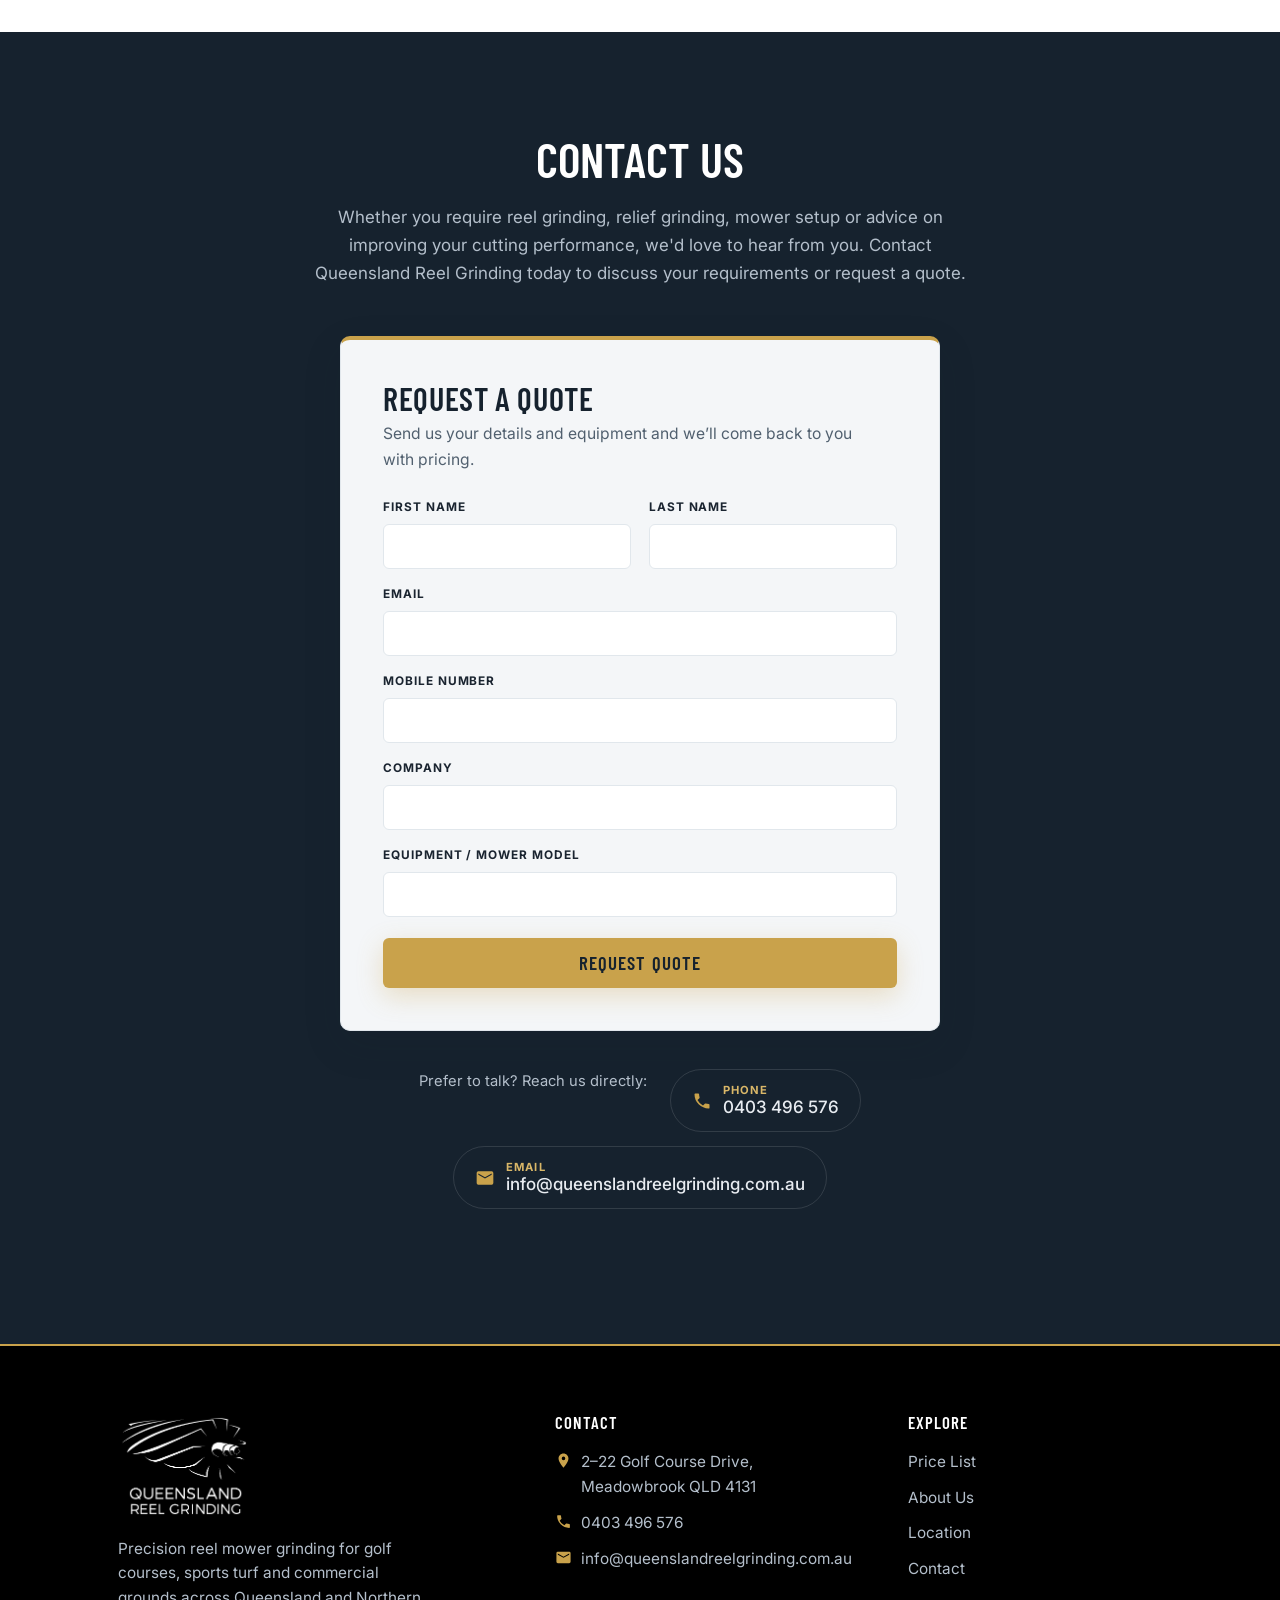
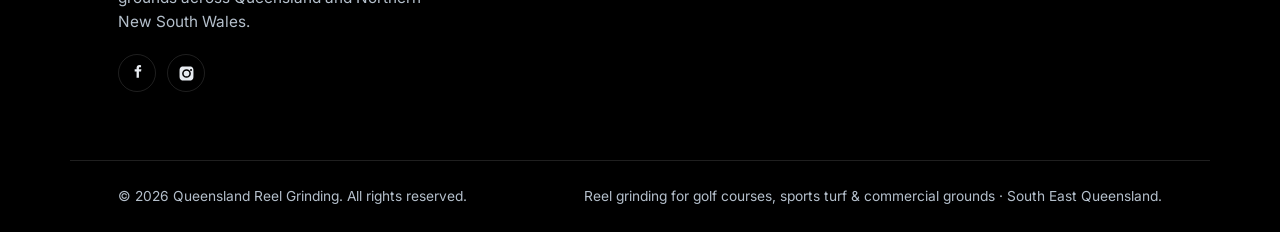
==== commit 4ab6749a: "Add branded Ontraport quote form to contact section Embed the Ontraport Smart Form (First/Last name," ====
--- a/index.html
+++ b/index.html
@@ -186,7 +186,53 @@
           <h2 id="contact-title">Contact Us</h2>
           <p>Whether you require reel grinding, relief grinding, mower setup or advice on improving your cutting performance, we'd love to hear from you. Contact Queensland Reel Grinding today to discuss your requirements or request a quote.</p>
         </header>
+
+        <div class="contact__form">
+          <h3 class="contact__form-title">Request a Quote</h3>
+          <p class="contact__form-sub">Send us your details and equipment and we&rsquo;ll come back to you with pricing.</p>
+
+          <!-- ============ Ontraport Smart Form (embed) ============ -->
+          <script type="text/javascript" src="https://forms.ontraport.com/v2.4/include/formEditor/genbootstrap.php?method=script&uid=p2c223352f60&version=1"></script>
+
+          <link rel="stylesheet" href="//optassets.ontraport.com/opt_assets/static/css/moonrayform.paymentplandisplay.css" type="text/css" /><link rel="stylesheet" href="https://optassets.ontraport.com/opt_assets/css/form.default.min.css" type="text/css" /><link rel="stylesheet" href="https://forms.ontraport.com/v2.4/include/formEditor/gencss.php?uid=p2c223352f60" type="text/css" /><script type="text/javascript" src="https://forms.ontraport.com/v2.4/include/formEditor/genjs-v3.php?html=false&uid=p2c223352f60"></script><div class="moonray-form-p2c223352f60 ussr"><div class="moonray-form moonray-form-label-pos-stacked">
+<form class="moonray-form-clearfix" action="https://forms.ontraport.com/v2.4/form_processor.php?" method="post" accept-charset="UTF-8">
+<div class="moonray-form-element-wrapper moonray-form-element-wrapper-alignment-left moonray-form-input-type-text"><label for="mr-field-element-820096624218" class="moonray-form-label">First Name</label><input name="firstname" type="text" class="moonray-form-input" id="mr-field-element-820096624218" required value="" placeholder/></div>
+<div class="moonray-form-element-wrapper moonray-form-element-wrapper-alignment-left moonray-form-input-type-text"><label for="mr-field-element-7498079153" class="moonray-form-label">Last Name</label><input name="lastname" type="text" class="moonray-form-input" id="mr-field-element-7498079153" required value="" placeholder/></div>
+<div class="moonray-form-element-wrapper moonray-form-element-wrapper-alignment-left moonray-form-input-type-email"><label for="mr-field-element-860712563440" class="moonray-form-label">Email</label><input name="email" type="email" class="moonray-form-input" id="mr-field-element-860712563440" required value="" placeholder/></div>
+<div class="moonray-form-element-wrapper moonray-form-element-wrapper-alignment-left moonray-form-input-type-tel"><label for="mr-field-element-579818721573" class="moonray-form-label">Mobile Number</label><input name="office_phone" required type="tel" class="moonray-form-input" id="mr-field-element-579818721573" value="" placeholder/></div>
+<div class="moonray-form-element-wrapper moonray-form-element-wrapper-alignment-left moonray-form-input-type-text"><label for="mr-field-element-769416878480" class="moonray-form-label">Company</label><input name="company" required type="text" class="moonray-form-input" id="mr-field-element-769416878480" value="" placeholder/></div>
+<div class="moonray-form-element-wrapper moonray-form-element-wrapper-alignment-left moonray-form-input-type-text"><label for="mr-field-element-175518730001" class="moonray-form-label">Equipment / Mower Model</label><input name="title" required type="text" class="moonray-form-input" id="mr-field-element-175518730001" value="" placeholder/></div>
+<div class="moonray-form-element-wrapper moonray-form-element-wrapper-alignment-left moonray-form-input-type-submit"><input type="submit" name="submit-button" value="Request Quote" class="moonray-form-input" id="mr-field-element-797977897257" src/></div>
+<div class="moonray-form-element-wrapper moonray-form-input-type-hidden"><input name="afft_" type="hidden" value=""/></div>
+<div class="moonray-form-element-wrapper moonray-form-input-type-hidden"><input name="aff_" type="hidden" value=""/></div>
+<div class="moonray-form-element-wrapper moonray-form-input-type-hidden"><input name="sess_" type="hidden" value=""/></div>
+<div class="moonray-form-element-wrapper moonray-form-input-type-hidden"><input name="ref_" type="hidden" value=""/></div>
+<div class="moonray-form-element-wrapper moonray-form-input-type-hidden"><input name="own_" type="hidden" value=""/></div>
+<div class="moonray-form-element-wrapper moonray-form-input-type-hidden"><input name="oprid" type="hidden" value=""/></div>
+<div class="moonray-form-element-wrapper moonray-form-input-type-hidden"><input name="contact_id" type="hidden" value=""/></div>
+<div class="moonray-form-element-wrapper moonray-form-input-type-hidden"><input name="utm_source" type="hidden" value=""/></div>
+<div class="moonray-form-element-wrapper moonray-form-input-type-hidden"><input name="utm_medium" type="hidden" value=""/></div>
+<div class="moonray-form-element-wrapper moonray-form-input-type-hidden"><input name="utm_term" type="hidden" value=""/></div>
+<div class="moonray-form-element-wrapper moonray-form-input-type-hidden"><input name="utm_content" type="hidden" value=""/></div>
+<div class="moonray-form-element-wrapper moonray-form-input-type-hidden"><input name="utm_campaign" type="hidden" value=""/></div>
+<div class="moonray-form-element-wrapper moonray-form-input-type-hidden"><input name="referral_page" type="hidden" value=""/></div>
+<div class="moonray-form-element-wrapper moonray-form-input-type-hidden"><input name="_op_gclid" type="hidden" value=""/></div>
+<div class="moonray-form-element-wrapper moonray-form-input-type-hidden"><input name="_op_gcid" type="hidden" value=""/></div>
+<div class="moonray-form-element-wrapper moonray-form-input-type-hidden"><input name="_op_gsid" type="hidden" value=""/></div>
+<div class="moonray-form-element-wrapper moonray-form-input-type-hidden"><input name="_op_gsn" type="hidden" value=""/></div>
+<div class="moonray-form-element-wrapper moonray-form-input-type-hidden"><input name="_fbc" type="hidden" value=""/></div>
+<div class="moonray-form-element-wrapper moonray-form-input-type-hidden"><input name="_fbp" type="hidden" value=""/></div>
+<div class="moonray-form-element-wrapper moonray-form-input-type-hidden"><input name="_op_li_fat_id" type="hidden" value=""/></div>
+<div class="moonray-form-element-wrapper moonray-form-input-type-hidden"><input name="uid" type="hidden" value="p2c223352f60"/></div>
+<div class="moonray-form-element-wrapper moonray-form-input-type-hidden"><input name="uniquep2c223352f60" type="hidden" value="0"/></div>
+<div class="moonray-form-element-wrapper moonray-form-input-type-hidden"><input name="mopsbbk" type="hidden" value="0FE7B56314E610E790359BD0:E4803DE704BD02DD55C59692"/></div>
+<div class="moonray-form-element-wrapper moonray-form-input-type-hidden"><input name="mopbelg" type="hidden" value="0188108:8683B77EA77E8AF133915ECF:50D4ADFDA46849F7B2025801"/></div>
+</form></div></div>
+          <!-- ========== End Ontraport Smart Form ========== -->
+        </div>
+
         <div class="contact__details">
+          <p class="contact__details-label">Prefer to talk? Reach us directly:</p>
           <a class="contact__item" href="tel:0403496576">
             <svg viewBox="0 0 24 24" aria-hidden="true"><path d="M6.6 10.8a15 15 0 0 0 6.6 6.6l2.2-2.2a1 1 0 0 1 1-.25 11.4 11.4 0 0 0 3.6.6 1 1 0 0 1 1 1V20a1 1 0 0 1-1 1A17 17 0 0 1 3 4a1 1 0 0 1 1-1h3.5a1 1 0 0 1 1 1 11.4 11.4 0 0 0 .6 3.6 1 1 0 0 1-.25 1z"/></svg>
             <span><span class="contact__label">Phone</span>0403 496 576</span>
@@ -196,7 +242,6 @@
             <span><span class="contact__label">Email</span>info@queenslandreelgrinding.com.au</span>
           </a>
         </div>
-        <a href="mailto:info@queenslandreelgrinding.com.au?subject=Enquiry" class="btn btn--gold btn--lg">Contact Us</a>
       </div>
     </section>
 
--- a/assets/css/style.css
+++ b/assets/css/style.css
@@ -451,6 +451,126 @@
 .contact__label {
   font-size: 0.7rem; font-weight: 700; letter-spacing: 0.1em; text-transform: uppercase;
   color: var(--gold-bright);
+}
+
+/* ===================================================================
+   CONTACT FORM (Ontraport / moonray embed — brand skin)
+   Light card on the dark contact section. Overrides use !important so
+   they win over Ontraport's externally-injected stylesheet.
+   =================================================================== */
+.contact__form {
+  max-width: 600px;
+  margin: 0 auto 2.4rem;
+  background: var(--surface);
+  border: 1px solid var(--line);
+  border-top: 4px solid var(--gold);
+  border-radius: var(--radius);
+  box-shadow: var(--shadow-md);
+  padding: clamp(24px, 4vw, 42px);
+  text-align: left;
+}
+.contact__form-title {
+  font-family: var(--font-display);
+  text-transform: uppercase;
+  letter-spacing: 0.02em;
+  color: var(--ink);
+  font-size: clamp(1.6rem, 3vw, 2rem);
+  line-height: 1.05;
+  margin: 0 0 0.3rem;
+}
+.contact__form-sub {
+  color: var(--text-muted);
+  font-size: 0.98rem;
+  margin: 0 0 1.6rem;
+}
+
+/* layout: two-up name row, everything else full width */
+.contact__form .moonray-form,
+.contact__form .moonray-form-label-pos-stacked { display: block !important; }
+.contact__form form.moonray-form-clearfix {
+  display: grid !important;
+  grid-template-columns: 1fr 1fr;
+  gap: 1rem 1.1rem;
+}
+.contact__form .moonray-form-element-wrapper {
+  grid-column: 1 / -1;
+  float: none !important;
+  width: auto !important;
+  margin: 0 !important;
+  padding: 0 !important;
+}
+.contact__form .moonray-form-element-wrapper:nth-child(1),
+.contact__form .moonray-form-element-wrapper:nth-child(2) { grid-column: span 1; }
+.contact__form .moonray-form-input-type-hidden { display: none !important; }
+
+/* labels */
+.contact__form .moonray-form-label {
+  display: block !important;
+  font-family: var(--font-body) !important;
+  font-size: 0.74rem !important;
+  font-weight: 700 !important;
+  letter-spacing: 0.08em !important;
+  text-transform: uppercase !important;
+  color: var(--text) !important;
+  margin: 0 0 0.4rem !important;
+}
+
+/* inputs */
+.contact__form .moonray-form-input {
+  width: 100% !important;
+  box-sizing: border-box !important;
+  font-family: var(--font-body) !important;
+  font-size: 1rem !important;
+  color: var(--text) !important;
+  background: var(--white) !important;
+  border: 1px solid var(--line) !important;
+  border-radius: var(--radius-sm) !important;
+  padding: 0.72rem 0.85rem !important;
+  box-shadow: none !important;
+  transition: border-color 0.18s ease, box-shadow 0.18s ease;
+}
+.contact__form .moonray-form-input::placeholder { color: var(--silver) !important; }
+.contact__form .moonray-form-input:focus {
+  outline: none !important;
+  border-color: var(--gold) !important;
+  box-shadow: 0 0 0 3px rgba(201, 162, 75, 0.25) !important;
+}
+.contact__form .moonray-form-input.mr-invalid,
+.contact__form .moonray-form-input.invalid { border-color: var(--maroon) !important; }
+
+/* submit button */
+.contact__form .moonray-form-input-type-submit { margin-top: 0.3rem !important; }
+.contact__form input[type="submit"].moonray-form-input {
+  width: 100% !important;
+  cursor: pointer !important;
+  background: var(--gold) !important;
+  color: var(--ink) !important;
+  font-family: var(--font-display) !important;
+  font-weight: 600 !important;
+  font-size: 1.18rem !important;
+  text-transform: uppercase !important;
+  letter-spacing: 0.06em !important;
+  border: none !important;
+  border-radius: var(--radius-sm) !important;
+  padding: 0.85rem 1.5rem !important;
+  box-shadow: var(--shadow-gold) !important;
+  transition: background-color 0.18s ease, transform 0.18s ease;
+}
+.contact__form input[type="submit"].moonray-form-input:hover {
+  background: var(--gold-bright) !important;
+  transform: translateY(-1px);
+}
+
+.contact__details-label {
+  font-size: 0.92rem;
+  color: var(--text-on-dark-muted);
+  margin: 0 0 0.9rem;
+}
+
+@media (max-width: 540px) {
+  .contact__form form.moonray-form-clearfix { grid-template-columns: 1fr; }
+  .contact__form .moonray-form-element-wrapper:nth-child(1),
+  .contact__form .moonray-form-element-wrapper:nth-child(2) { grid-column: 1 / -1; }
 }
 
 /* ===================================================================
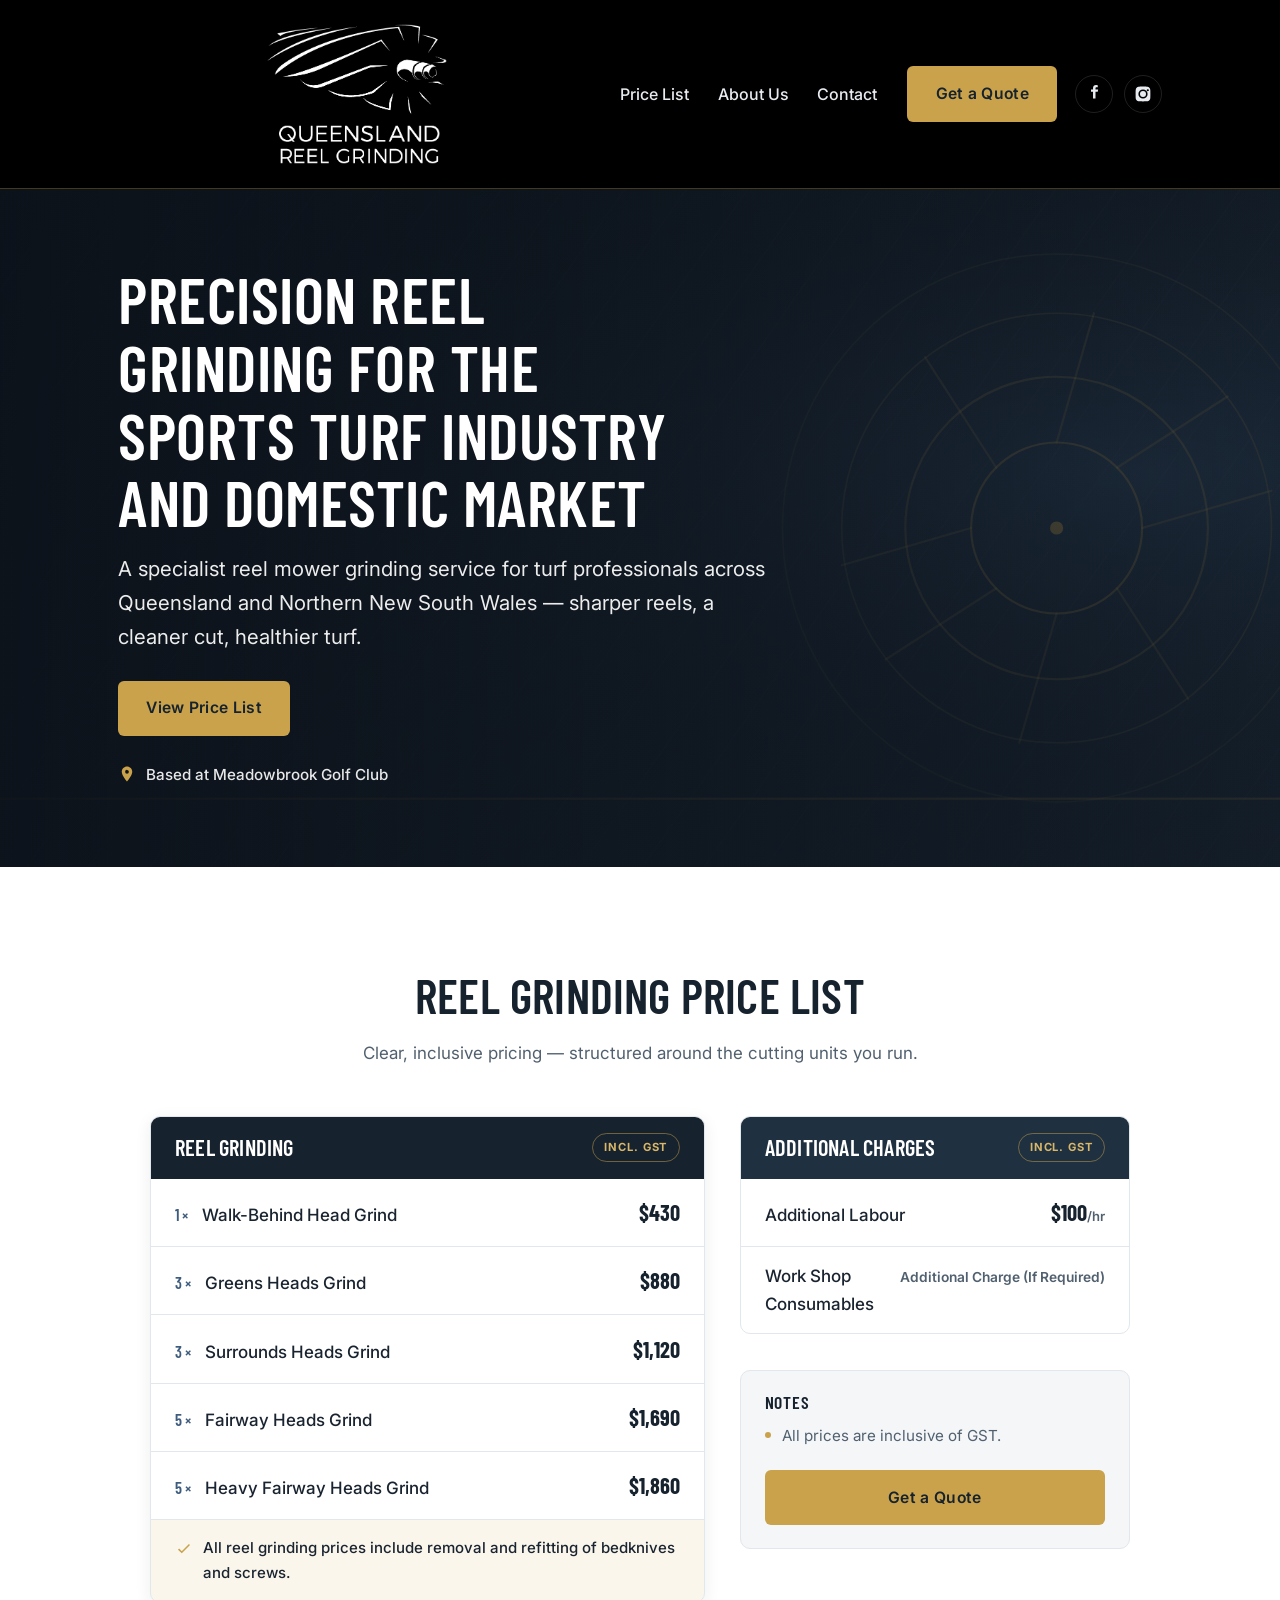
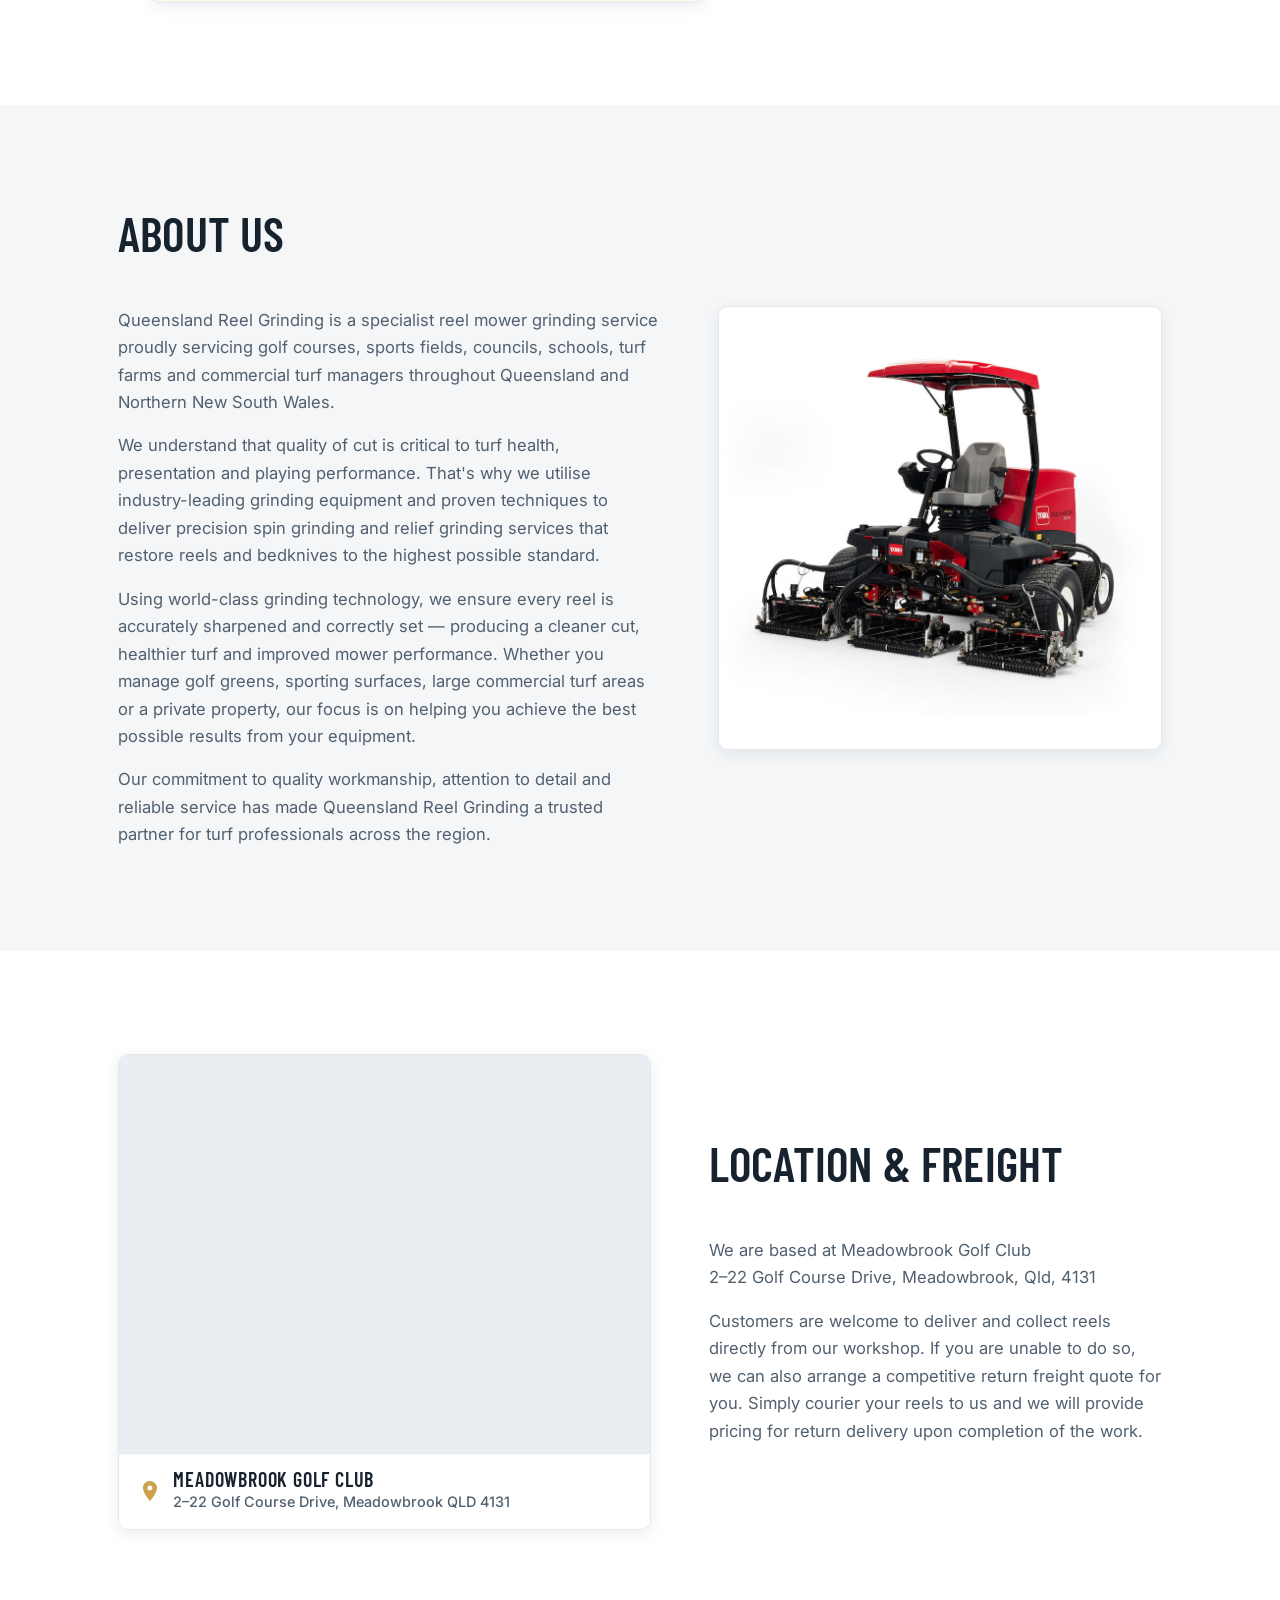
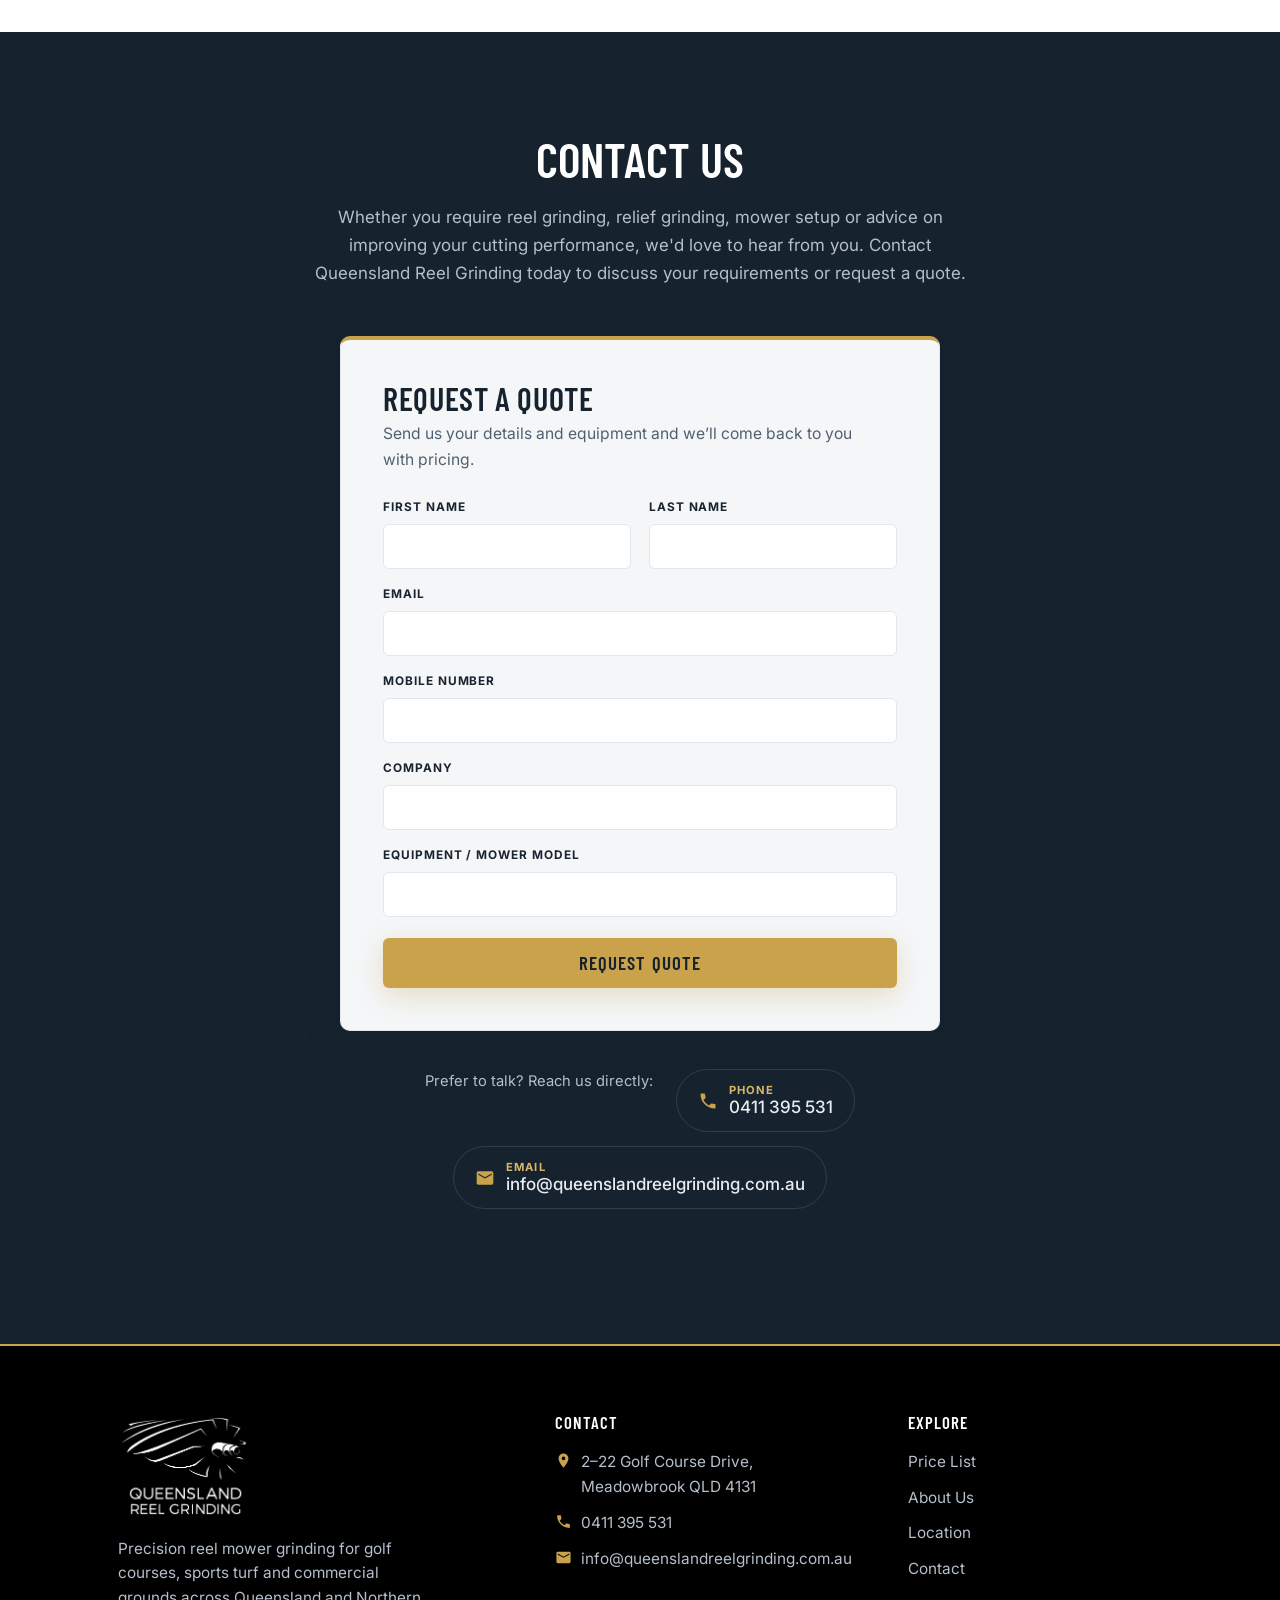
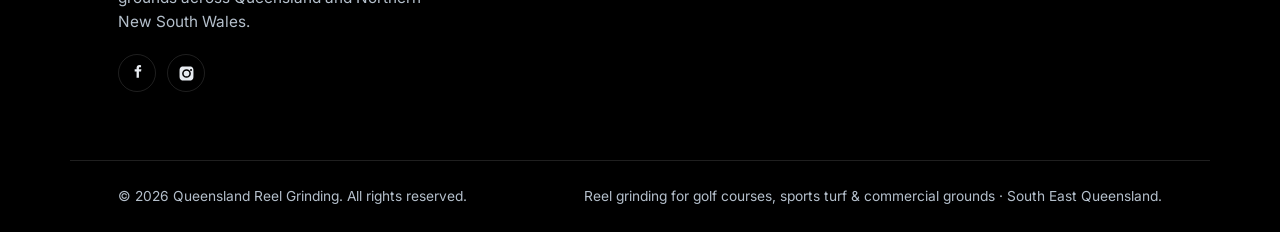
==== commit e68c54c2: "Update contact phone number to 0411 395 531 Co-Authored-By: Claude Opus 4.8 (1M context) <noreply@an" ====
--- a/index.html
+++ b/index.html
@@ -233,9 +233,9 @@
 
         <div class="contact__details">
           <p class="contact__details-label">Prefer to talk? Reach us directly:</p>
-          <a class="contact__item" href="tel:0403496576">
+          <a class="contact__item" href="tel:0411395531">
             <svg viewBox="0 0 24 24" aria-hidden="true"><path d="M6.6 10.8a15 15 0 0 0 6.6 6.6l2.2-2.2a1 1 0 0 1 1-.25 11.4 11.4 0 0 0 3.6.6 1 1 0 0 1 1 1V20a1 1 0 0 1-1 1A17 17 0 0 1 3 4a1 1 0 0 1 1-1h3.5a1 1 0 0 1 1 1 11.4 11.4 0 0 0 .6 3.6 1 1 0 0 1-.25 1z"/></svg>
-            <span><span class="contact__label">Phone</span>0403 496 576</span>
+            <span><span class="contact__label">Phone</span>0411 395 531</span>
           </a>
           <a class="contact__item" href="mailto:info@queenslandreelgrinding.com.au?subject=Enquiry">
             <svg viewBox="0 0 24 24" aria-hidden="true"><path d="M4 4h16a2 2 0 0 1 2 2v12a2 2 0 0 1-2 2H4a2 2 0 0 1-2-2V6a2 2 0 0 1 2-2zm8 7L4 6.5V8l8 4.5L20 8V6.5z"/></svg>
@@ -274,7 +274,7 @@
           </li>
           <li>
             <svg viewBox="0 0 24 24" aria-hidden="true"><path d="M6.6 10.8a15 15 0 0 0 6.6 6.6l2.2-2.2a1 1 0 0 1 1-.25 11.4 11.4 0 0 0 3.6.6 1 1 0 0 1 1 1V20a1 1 0 0 1-1 1A17 17 0 0 1 3 4a1 1 0 0 1 1-1h3.5a1 1 0 0 1 1 1 11.4 11.4 0 0 0 .6 3.6 1 1 0 0 1-.25 1z"/></svg>
-            <a href="tel:0403496576">0403 496 576</a>
+            <a href="tel:0411395531">0411 395 531</a>
           </li>
           <li>
             <svg viewBox="0 0 24 24" aria-hidden="true"><path d="M4 4h16a2 2 0 0 1 2 2v12a2 2 0 0 1-2 2H4a2 2 0 0 1-2-2V6a2 2 0 0 1 2-2zm8 7L4 6.5V8l8 4.5L20 8V6.5z"/></svg>
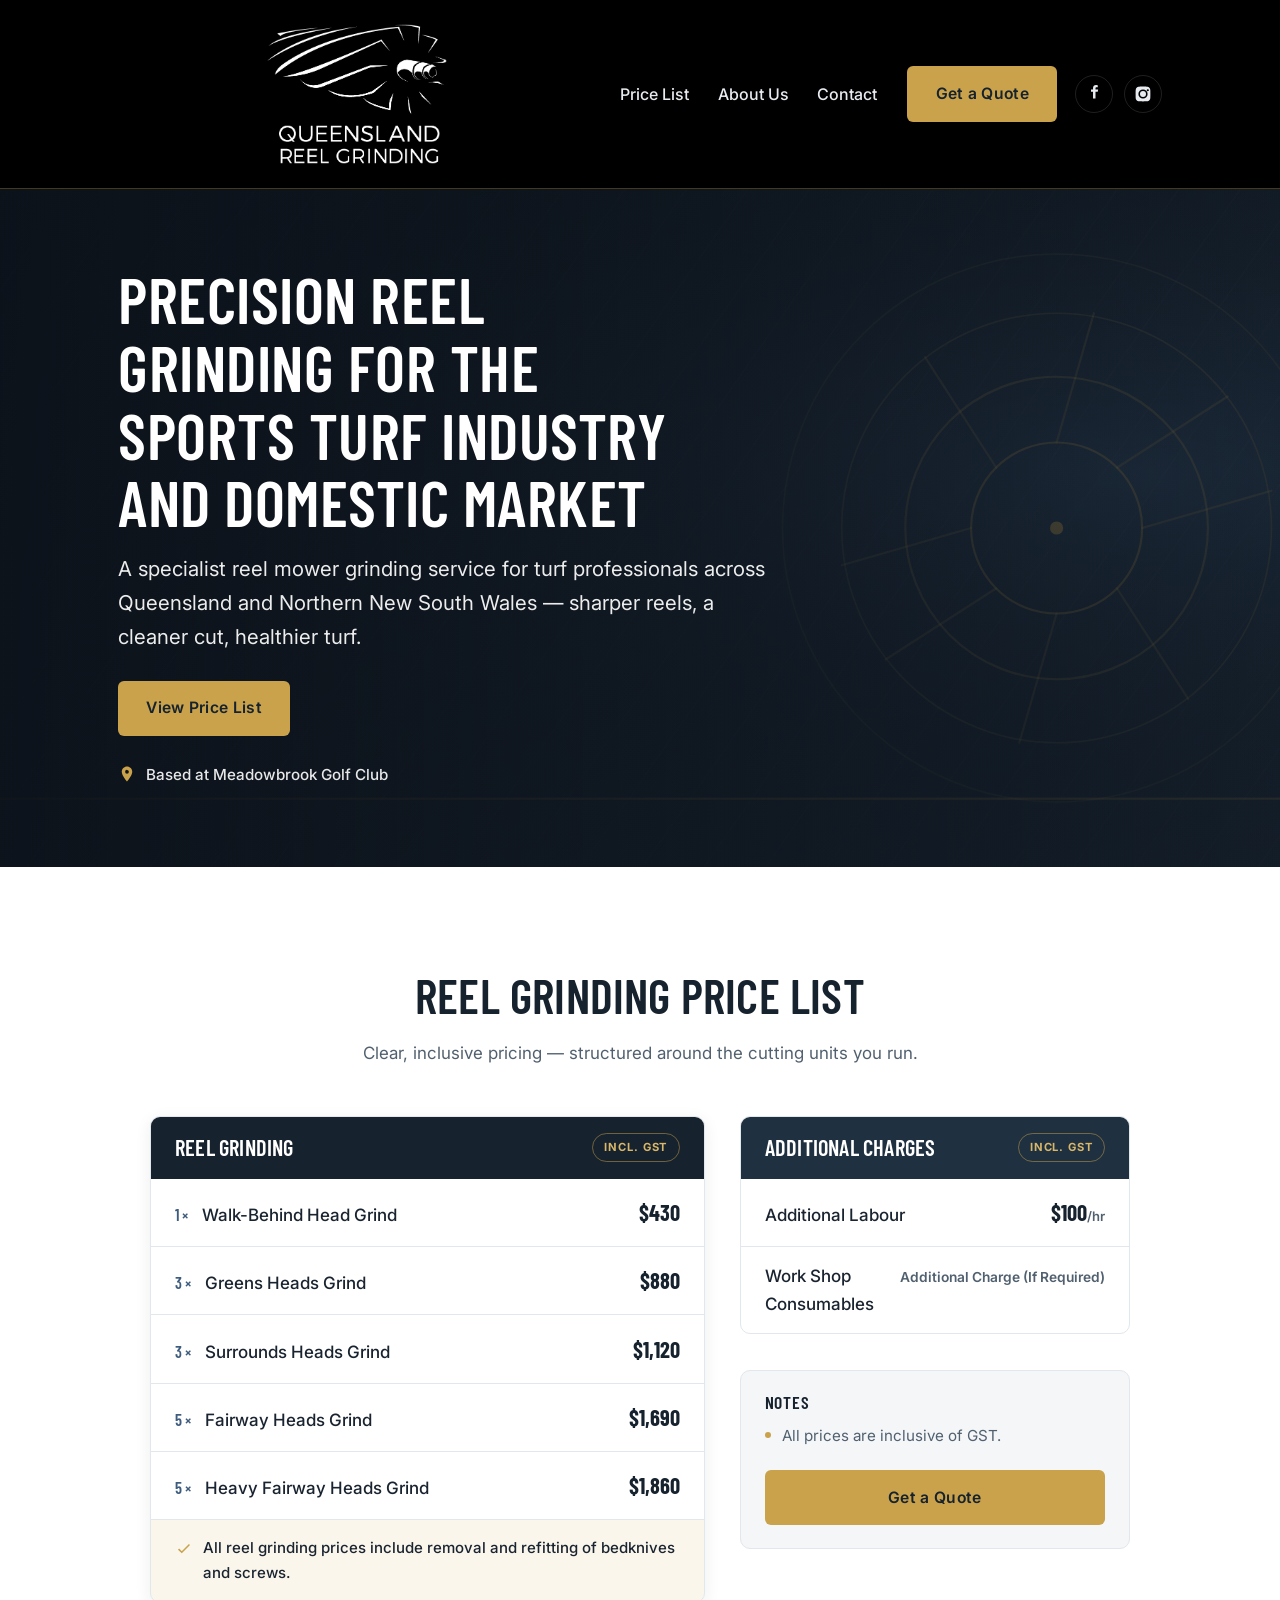
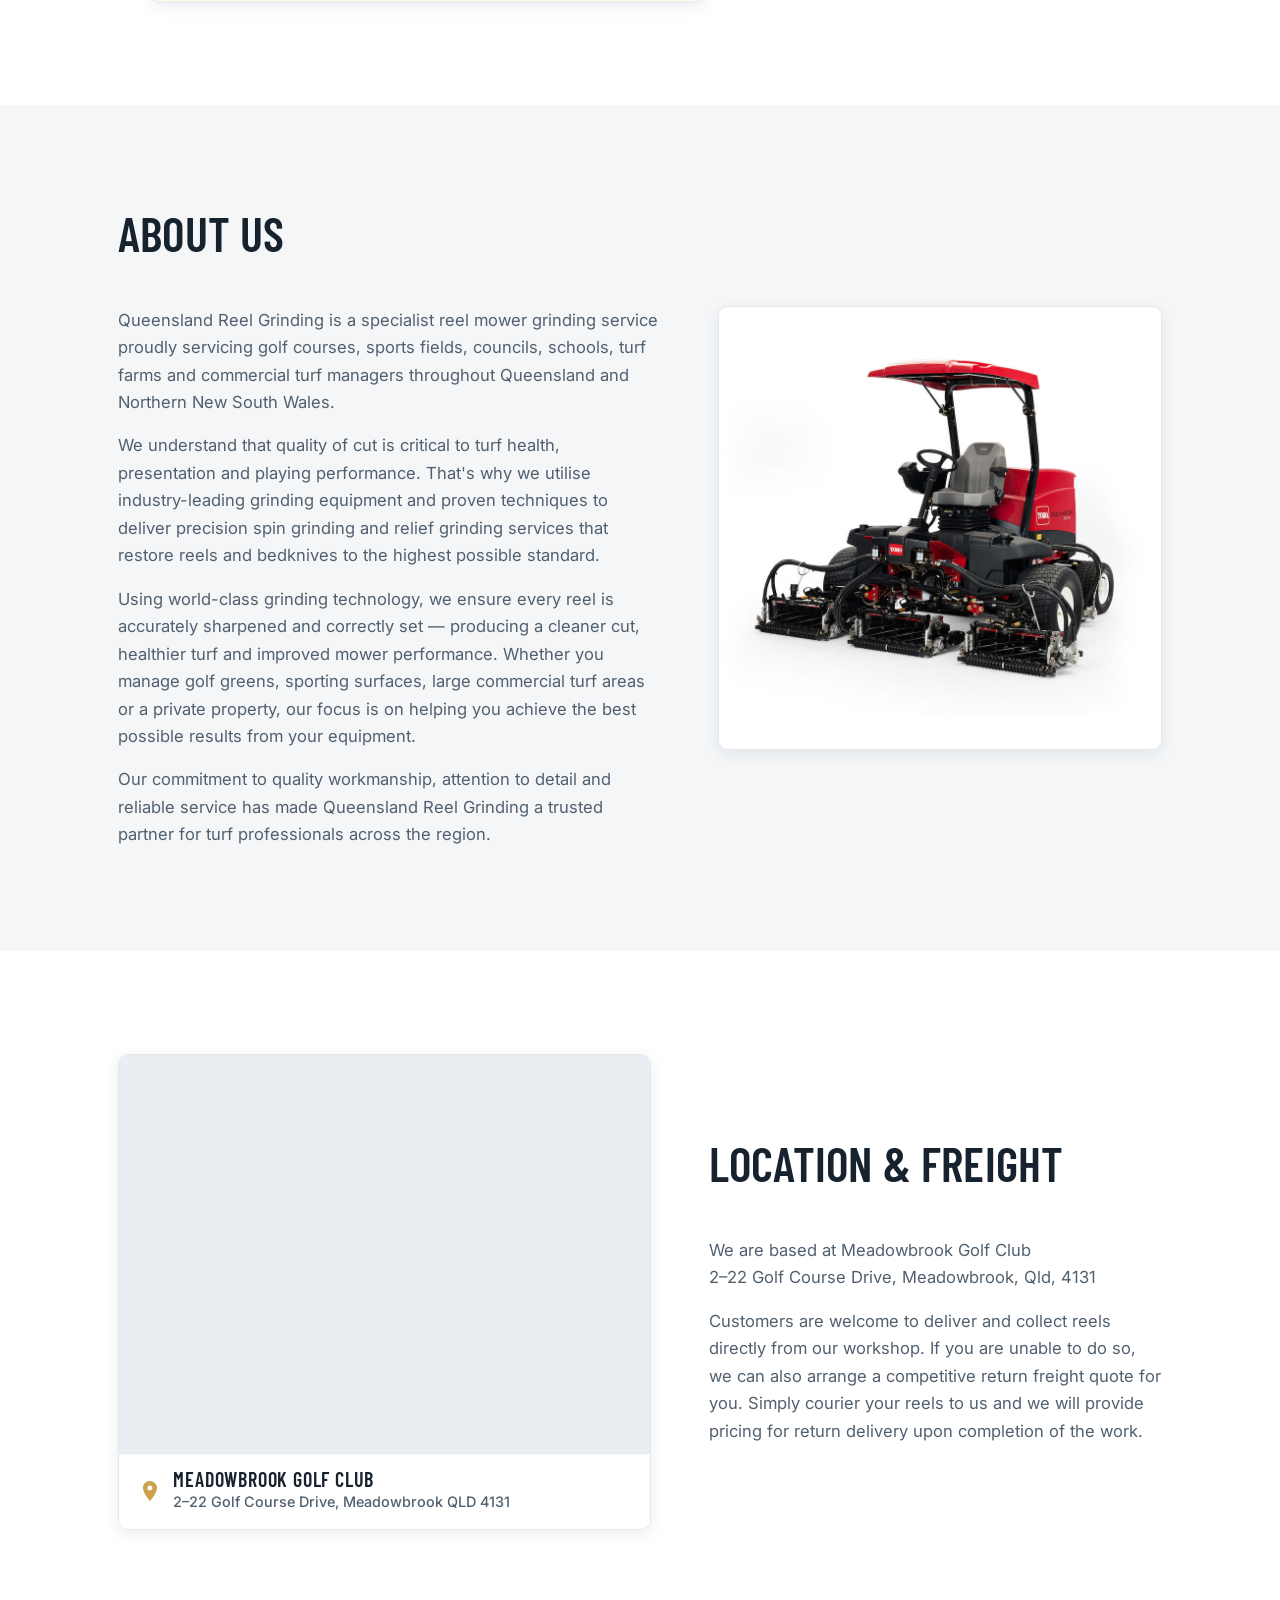
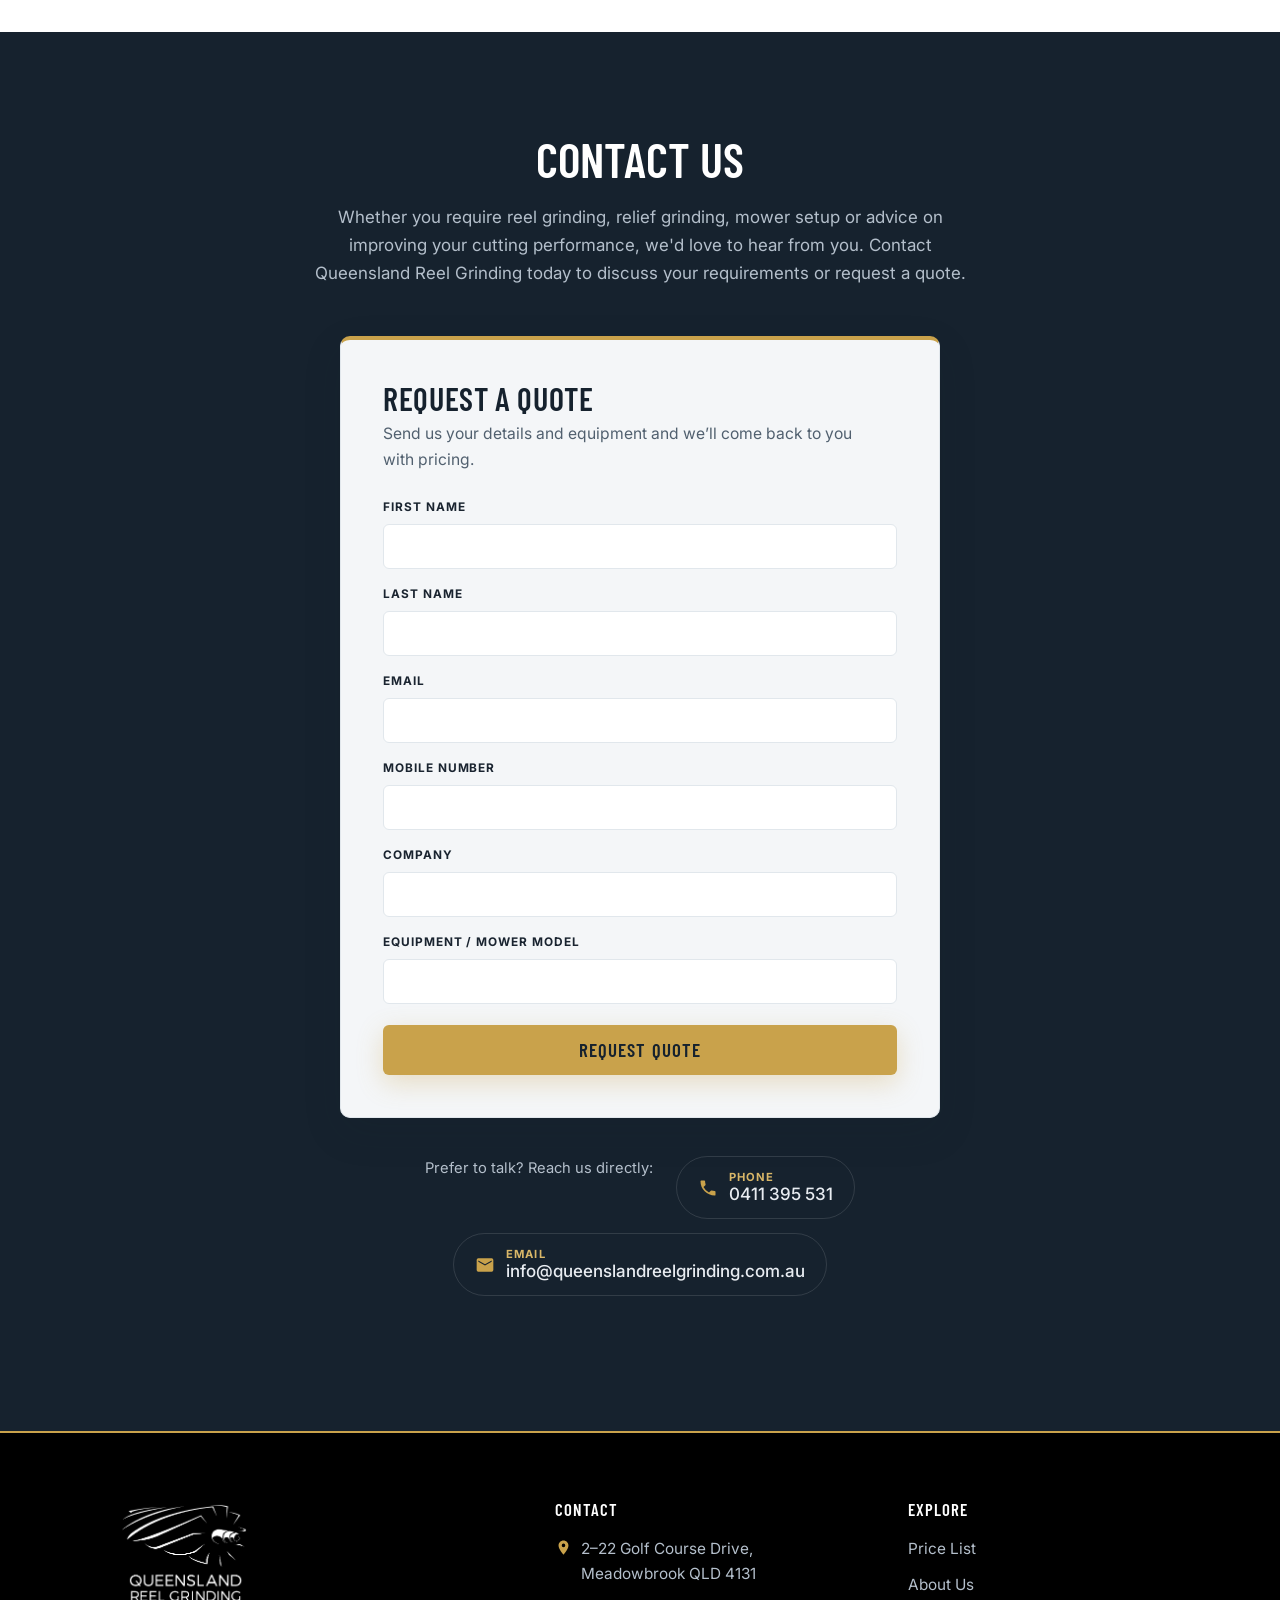
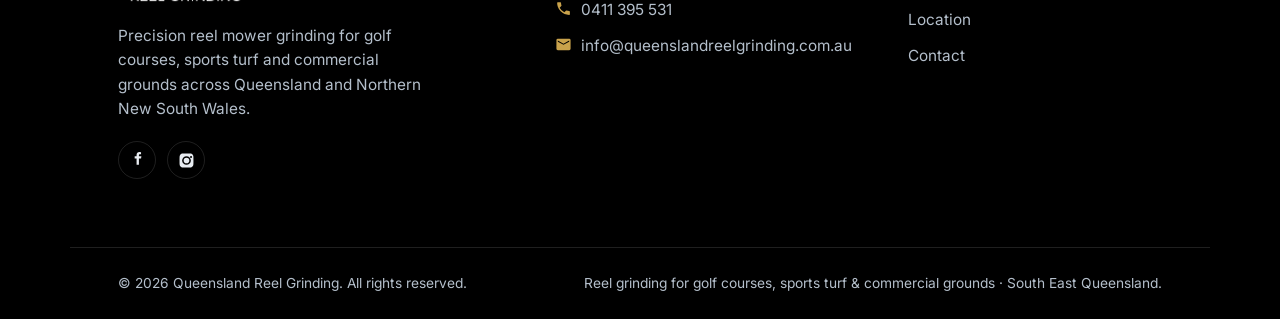
==== commit 8eca969c: "Fix duplicate Ontraport form render and clean up form layout - Remove genbootstrap.php injector scri" ====
--- a/index.html
+++ b/index.html
@@ -192,8 +192,9 @@
           <p class="contact__form-sub">Send us your details and equipment and we&rsquo;ll come back to you with pricing.</p>
 
           <!-- ============ Ontraport Smart Form (embed) ============ -->
-          <script type="text/javascript" src="https://forms.ontraport.com/v2.4/include/formEditor/genbootstrap.php?method=script&uid=p2c223352f60&version=1"></script>
-
+          <!-- NOTE: genbootstrap.php injector script intentionally removed — it
+               rendered a duplicate form on top of the inline HTML below. The
+               inline form + genjs-v3.php (html=false) renders once and submits. -->
           <link rel="stylesheet" href="//optassets.ontraport.com/opt_assets/static/css/moonrayform.paymentplandisplay.css" type="text/css" /><link rel="stylesheet" href="https://optassets.ontraport.com/opt_assets/css/form.default.min.css" type="text/css" /><link rel="stylesheet" href="https://forms.ontraport.com/v2.4/include/formEditor/gencss.php?uid=p2c223352f60" type="text/css" /><script type="text/javascript" src="https://forms.ontraport.com/v2.4/include/formEditor/genjs-v3.php?html=false&uid=p2c223352f60"></script><div class="moonray-form-p2c223352f60 ussr"><div class="moonray-form moonray-form-label-pos-stacked">
 <form class="moonray-form-clearfix" action="https://forms.ontraport.com/v2.4/form_processor.php?" method="post" accept-charset="UTF-8">
 <div class="moonray-form-element-wrapper moonray-form-element-wrapper-alignment-left moonray-form-input-type-text"><label for="mr-field-element-820096624218" class="moonray-form-label">First Name</label><input name="firstname" type="text" class="moonray-form-input" id="mr-field-element-820096624218" required value="" placeholder/></div>
--- a/assets/css/style.css
+++ b/assets/css/style.css
@@ -484,23 +484,39 @@
   margin: 0 0 1.6rem;
 }
 
-/* layout: two-up name row, everything else full width */
+/* reset Ontraport containers — strip default borders / widths / spacing */
+.contact__form .moonray-form-p2c223352f60,
 .contact__form .moonray-form,
-.contact__form .moonray-form-label-pos-stacked { display: block !important; }
-.contact__form form.moonray-form-clearfix {
-  display: grid !important;
-  grid-template-columns: 1fr 1fr;
-  gap: 1rem 1.1rem;
-}
-.contact__form .moonray-form-element-wrapper {
-  grid-column: 1 / -1;
-  float: none !important;
-  width: auto !important;
+.contact__form .moonray-form-label-pos-stacked {
+  display: block !important;
+  border: none !important;
+  background: transparent !important;
+  box-shadow: none !important;
   margin: 0 !important;
   padding: 0 !important;
-}
-.contact__form .moonray-form-element-wrapper:nth-child(1),
-.contact__form .moonray-form-element-wrapper:nth-child(2) { grid-column: span 1; }
+  width: 100% !important;
+  max-width: none !important;
+}
+/* single-column field stack (robust — no fragile nth-child layout) */
+.contact__form form.moonray-form-clearfix {
+  display: flex !important;
+  flex-direction: column !important;
+  gap: 1rem !important;
+  border: none !important;
+  background: transparent !important;
+  box-shadow: none !important;
+  margin: 0 !important;
+  padding: 0 !important;
+  width: 100% !important;
+  max-width: none !important;
+}
+.contact__form .moonray-form-element-wrapper {
+  float: none !important;
+  width: 100% !important;
+  max-width: none !important;
+  margin: 0 !important;
+  padding: 0 !important;
+}
 .contact__form .moonray-form-input-type-hidden { display: none !important; }
 
 /* labels */
@@ -565,12 +581,6 @@
   font-size: 0.92rem;
   color: var(--text-on-dark-muted);
   margin: 0 0 0.9rem;
-}
-
-@media (max-width: 540px) {
-  .contact__form form.moonray-form-clearfix { grid-template-columns: 1fr; }
-  .contact__form .moonray-form-element-wrapper:nth-child(1),
-  .contact__form .moonray-form-element-wrapper:nth-child(2) { grid-column: 1 / -1; }
 }
 
 /* ===================================================================
